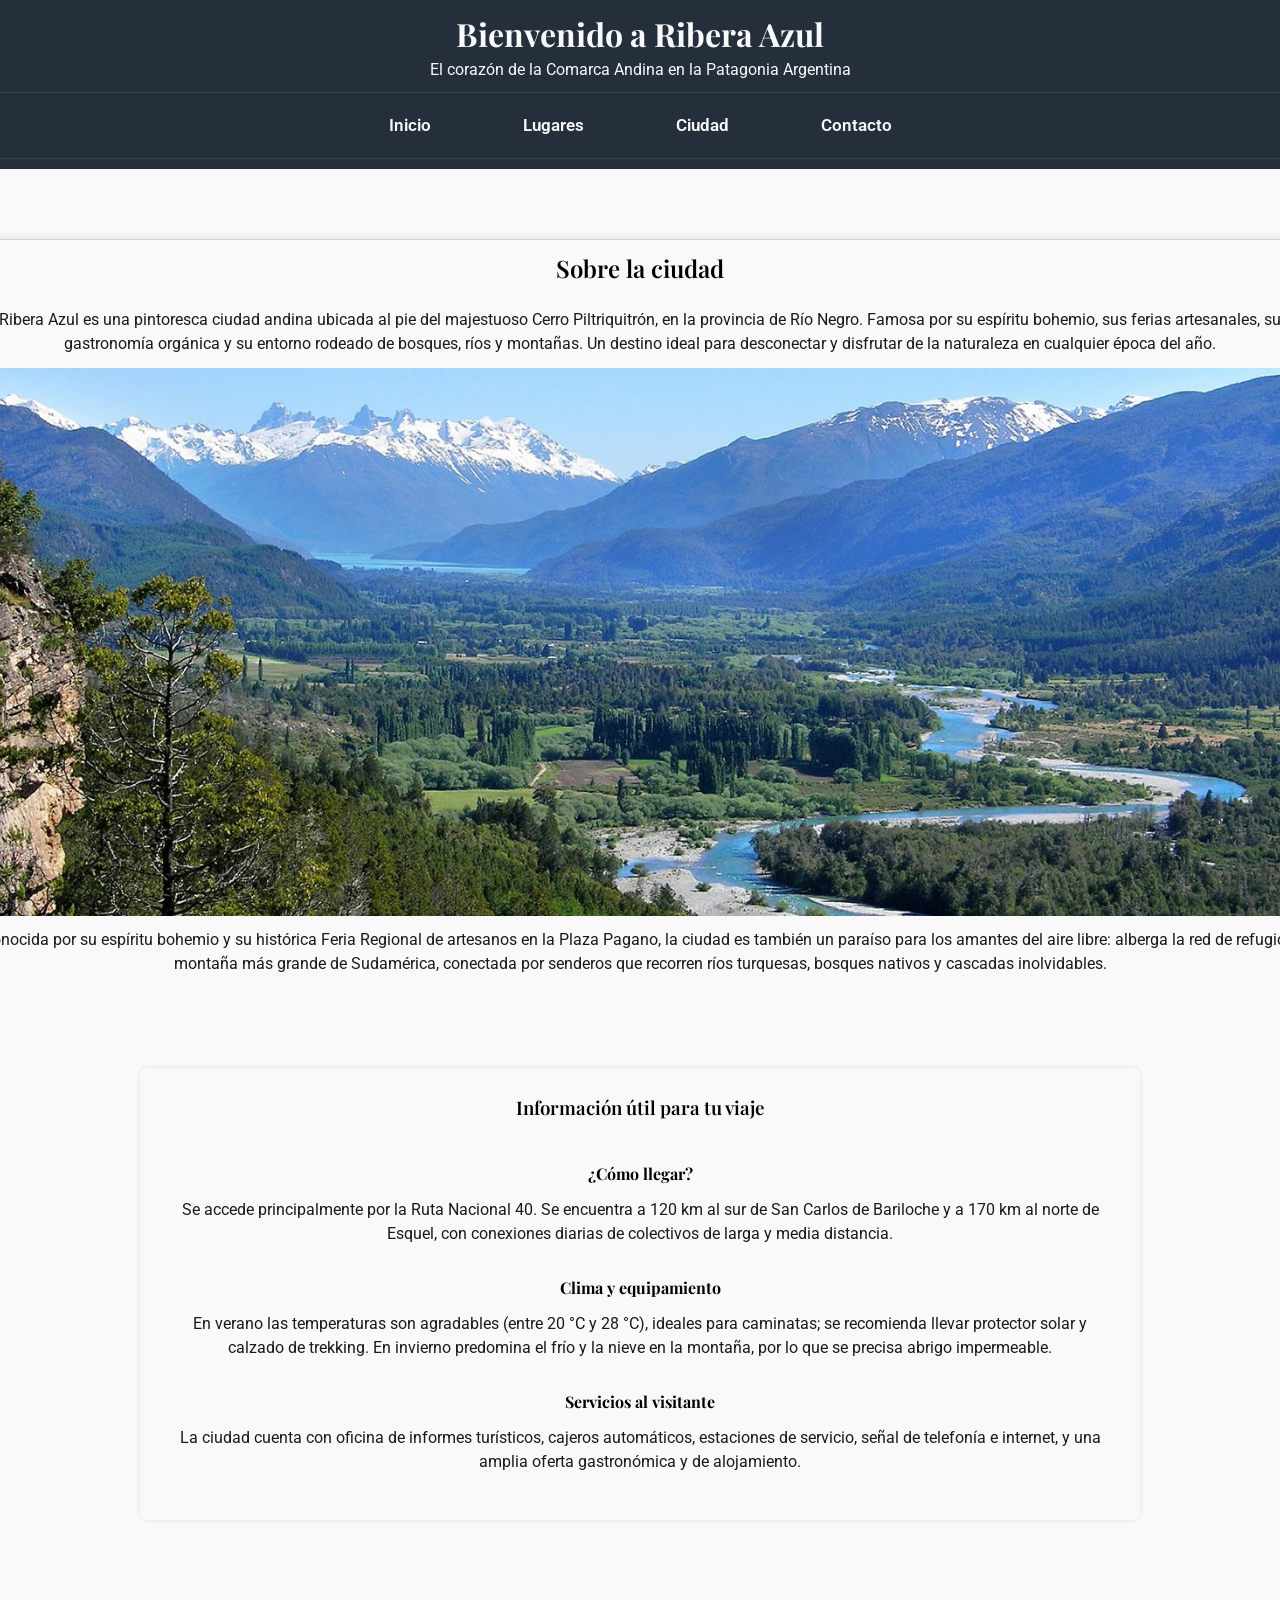
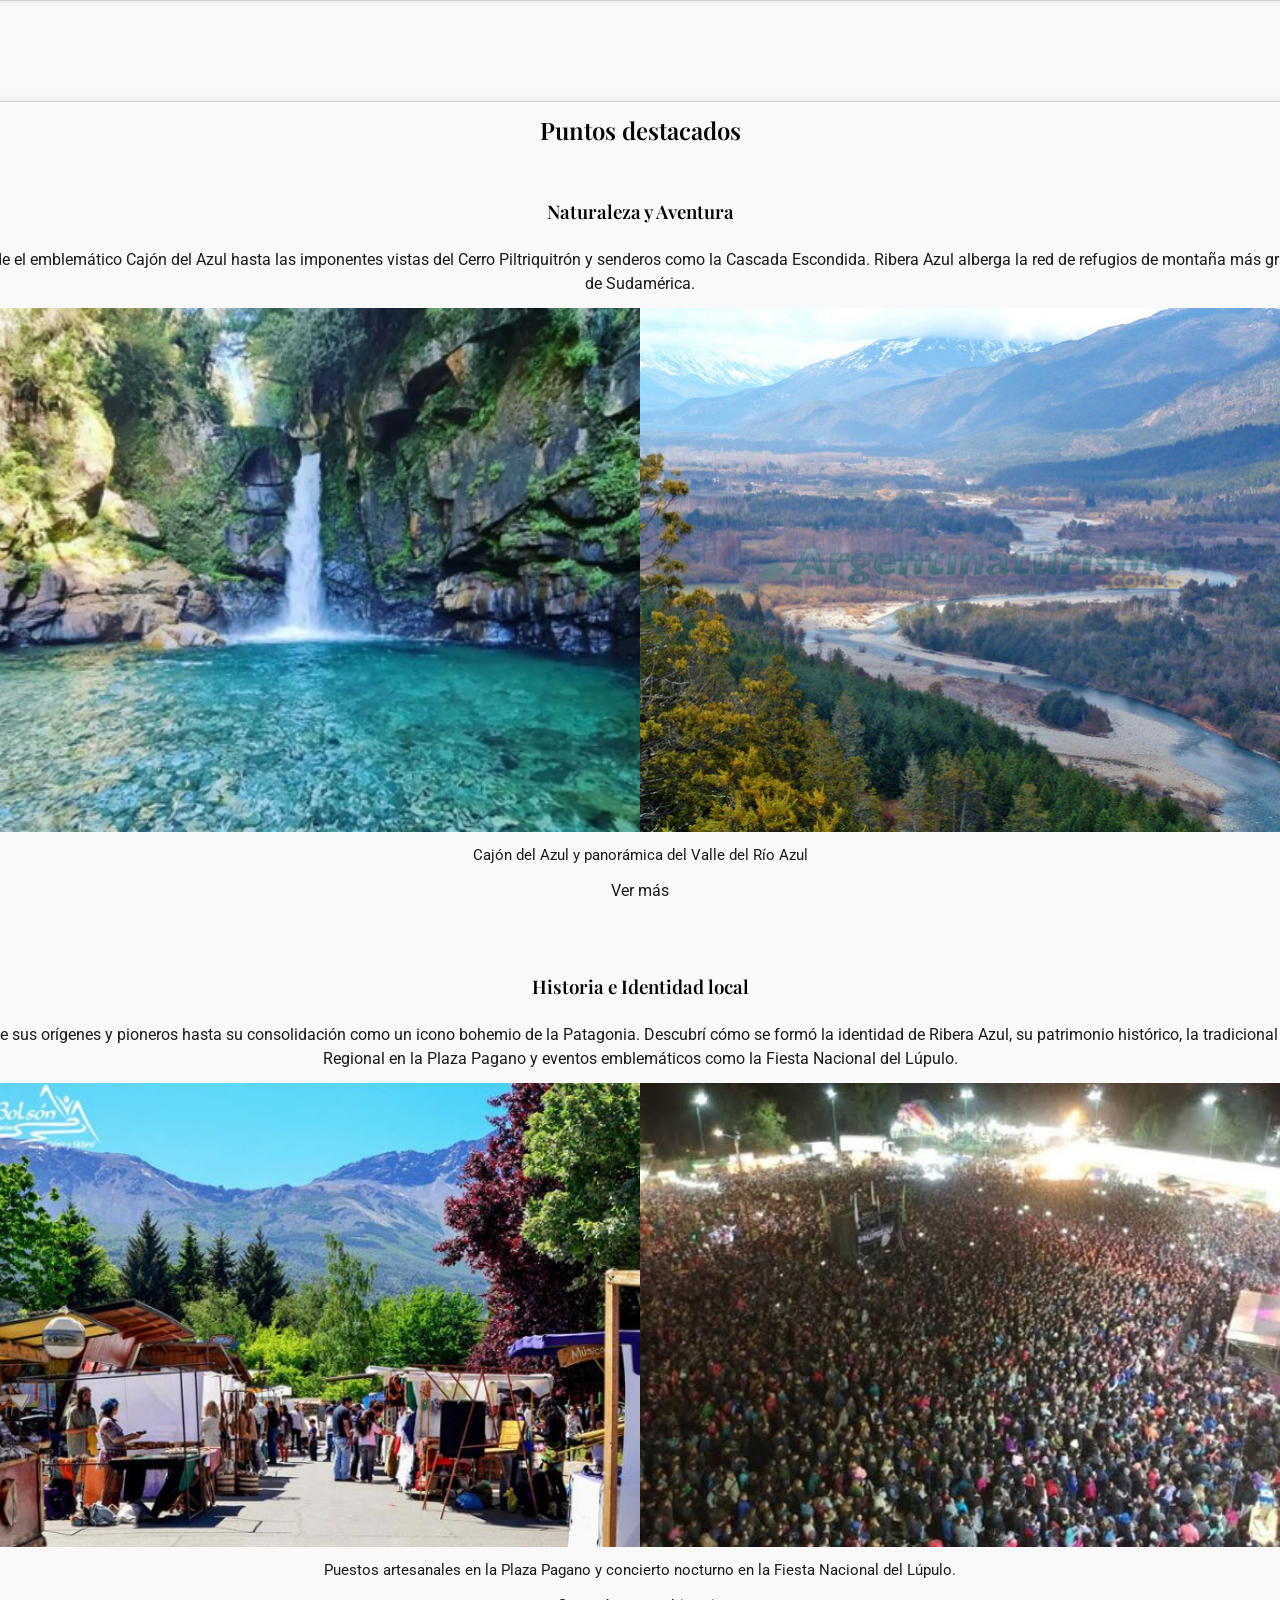
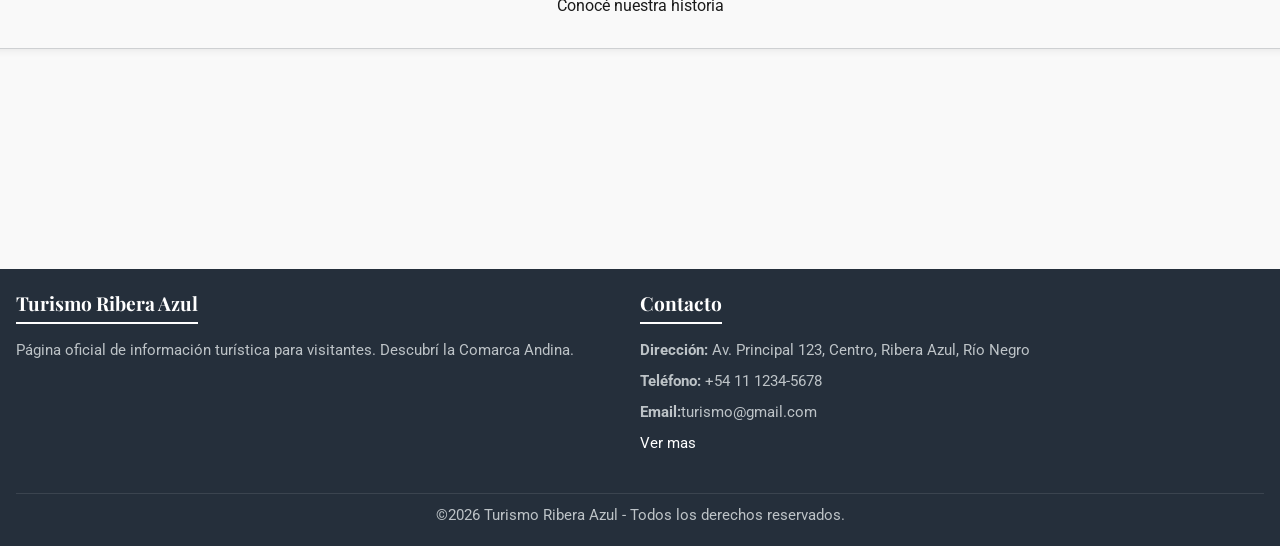
==== index.html @ 2f33dede "fix:actualicé la sección de historia en index.html" ====
<!doctype html>
<html lang="es">
  <head>
    <meta charset="UTF-8" />
    <meta name="viewport" content="width=device-width, initial-scale=1.0" />
    <title>Ribera Azul — Turismo y Naturaleza en la Patagonia</title>
    <link rel="preconnect" href="https://fonts.googleapis.com">
    <link rel="preconnect" href="https://fonts.gstatic.com" crossorigin>
    <link href="https://fonts.googleapis.com/css2?family=Playfair+Display:wght@800&family=Roboto:wdth,wght@75..100,100..900&display=swap" rel="stylesheet">
    <link rel="icon" type="image/png" href="imagenes/favicon.png" />
    <link rel="stylesheet" href="/css/style.css" />
  </head>
  <body>
    <header>
      <h1>Bienvenido a Ribera Azul</h1>
      <p>El corazón de la Comarca Andina en la Patagonia Argentina</p>

      <nav>
        <ul>
          <li><a href="index.html">Inicio</a></li>
          <li><a href="lugares.html">Lugares</a></li>
          <li><a href="ciudad.html">Ciudad</a></li>
          <li><a href="contacto.html">Contacto</a></li>
        </ul>
      </nav>
    </header>

    <main class="index-main">
      <section class="index-section">
        <h2>Sobre la ciudad</h2>
        <p>
          Ribera Azul es una pintoresca ciudad andina ubicada al pie del
          majestuoso Cerro Piltriquitrón, en la provincia de Río Negro. Famosa
          por su espíritu bohemio, sus ferias artesanales, su gastronomía
          orgánica y su entorno rodeado de bosques, ríos y montañas. Un destino
          ideal para desconectar y disfrutar de la naturaleza en cualquier época
          del año.
        </p>

        <figure class="index-figure">
          <img
            class="image1"
            height="500"
            src="imagenes/index/Ribera_azul.jpg"
            alt="Vista panorámica de un lago azul rodeado de bosques y montañas nevadas bajo un cielo despejado"
          />
        </figure>
        <p>
          Reconocida por su espíritu bohemio y su histórica Feria Regional de
          artesanos en la Plaza Pagano, la ciudad es también un paraíso para los
          amantes del aire libre: alberga la red de refugios de montaña más
          grande de Sudamérica, conectada por senderos que recorren ríos
          turquesas, bosques nativos y cascadas inolvidables.
        </p>
        <aside>
          <h3>Información útil para tu viaje</h3>

          <article>
            <h4>¿Cómo llegar?</h4>
            <p>
              Se accede principalmente por la Ruta Nacional 40. Se encuentra a
              120 km al sur de San Carlos de Bariloche y a 170 km al norte de
              Esquel, con conexiones diarias de colectivos de larga y media
              distancia.
            </p>
          </article>

          <article>
            <h4>Clima y equipamiento</h4>
            <p>
              En verano las temperaturas son agradables (entre 20 °C y 28 °C),
              ideales para caminatas; se recomienda llevar protector solar y
              calzado de trekking. En invierno predomina el frío y la nieve en
              la montaña, por lo que se precisa abrigo impermeable.
            </p>
          </article>

          <article>
            <h4>Servicios al visitante</h4>
            <p>
              La ciudad cuenta con oficina de informes turísticos, cajeros
              automáticos, estaciones de servicio, señal de telefonía e
              internet, y una amplia oferta gastronómica y de alojamiento.
            </p>
          </article>
        </aside>
      </section>

      <section class="index-section">
        <h2>Puntos destacados</h2>

        <article>
          <h3>Naturaleza y Aventura</h3>

          <p>
            Desde el emblemático Cajón del Azul hasta las imponentes vistas del
            Cerro Piltriquitrón y senderos como la Cascada Escondida. Ribera
            Azul alberga la red de refugios de montaña más grande de Sudamérica.
          </p>

          <figure class="index-figure2">
            <img
              src="imagenes/index/caja-azul.jpg"
              alt="Cascada y piletón de agua turquesa en el Cajón del Azul, El Bolsón"
            />
            <img
              src="imagenes/index/montaña.jpg"
              alt="Paisaje del valle de El Bolsón con montañas y río serpentante"
            />
            <figcaption>
              Cajón del Azul y panorámica del Valle del Río Azul
            </figcaption>
          </figure>
          <a href="lugares.html">Ver más</a>
        </article>

        <article>
          <h3>Historia e Identidad local</h3>
          <p>
            Desde sus orígenes y pioneros hasta su consolidación como un icono
            bohemio de la Patagonia. Descubrí cómo se formó la identidad de Ribera
            Azul, su patrimonio histórico, la tradicional Feria Regional en la Plaza
            Pagano y eventos emblemáticos como la Fiesta Nacional del Lúpulo.
          </p>

          <figure class="index-figure2">
            <img
              src="imagenes/index/feria-regional.jpg"
              alt="Puestos de la Feria Regional de El Bolsón al aire libre con montañas de fondo"
            />
            <img
              src="imagenes/index/fiesta-del-lupulo.jpg"
              alt="Concierto nocturno masivo en la Fiesta Nacional del Lúpulo en El Bolsón"
            />
            <figcaption>
              Puestos artesanales en la Plaza Pagano y concierto nocturno en la
              Fiesta Nacional del Lúpulo.
            </figcaption>
          </figure>

          <a href="ciudad.html">Conocé nuestra historia</a>
        </article>
      </section>
    </main>

    <footer>
      <section>
        <h4>Turismo Ribera Azul</h4>
        <p>
          Página oficial de información turística para visitantes. Descubrí la
          Comarca Andina.
        </p>
      </section>

      <section>
        <h4>Contacto</h4>
        <ul>
          <li>
            <strong>Dirección:</strong> Av. Principal 123, Centro, Ribera Azul,
            Río Negro
          </li>
          <li><strong>Teléfono:</strong> +54 11 1234-5678</li>
          <li><strong>Email:</strong>turismo@gmail.com</li>
          <li><a href="contacto.html">Ver mas</a></li>
        </ul>
      </section>

      <div>
        <p>&copy;2026 Turismo Ribera Azul - Todos los derechos reservados.</p>
      </div>
    </footer>
  </body>
</html>
---- css/style.css ----
* {
  padding: 0;
  margin: 0;
  box-sizing: border-box;
}

:root {
  --color-bg-dark: #252f3b;
  --color-bg-light: #f9f9f9;
  --dark--color-text: #1a1a1a;
  --light-color-text: #f8f9fa;
  --color-text-muted: #666666;
  --fuente-titulos: "Playfair Display", serif;
  --fuente-texto: "Roboto", sans-serif;
}

/* ----------------------
    TEXTO Y TITULO
 ----------------------*/

body {
  font-family: var(--fuente-texto);
  background-color: var(--color-bg-light);
  font-size: 16px;
  line-height: 1.5;
  margin: 0;
  padding: 0;
}

h1,
h2,
h3,
h4 {
  font-family: var(--fuente-titulos);
}

/* ----------------------
    HEADER Y NAV
 ----------------------*/

header {
  background: var(--color-bg-dark);
  color: var(--light-color-text);
  padding: 10px 0;
  text-align: center;
  margin-bottom: 50px;
}

nav {
  backdrop-filter: blur(5px);
  border-top: 1px solid rgba(255, 255, 255, 0.1);
  border-bottom: 1px solid rgba(255, 255, 255, 0.1);
  padding: 10px 0;
  margin-top: 10px;
}

nav ul {
  list-style: none;
  display: flex;
  justify-content: center;
  gap: 60px;
  padding: 10px;
}

nav ul li a {
  color: var(--light-color-text);
  text-decoration: none;
  font-weight: 600;
  font-size: 1.05rem;
  padding: 8px 16px;
  border-radius: 4px;
  transition: 300ms;
}

nav ul li a:hover {
  background-color: var(--color-bg-light);
  color: var(--dark--color-text);
}

body,
html {
  width: 100%;
}

/* ----------------------
    FOOTER
 ----------------------*/
footer {
  background: #252f3b;
  margin-top: auto;
  display: flex;
  justify-content: space-around;
  color: #ffffff;
  padding: 20px 16px;
  margin-top: 100px;
  flex-wrap: wrap;
}

footer section {
  flex: 1 1 300px;
  margin-bottom: 20px;
}

footer h4 {
  color: #ffffff;
  font-size: 1.2rem;
  margin-bottom: 15px;
  border-bottom: 2px solid #ffffff;
  display: inline-block;
  padding-bottom: 5px;
}

footer p {
  color: #bdc3c7;
  font-size: 0.95rem;
}

footer ul {
  list-style: none;
}

footer ul li {
  margin-bottom: 8px;
  font-size: 0.95rem;
  color: #bdc3c7;
}

footer ul li a {
  text-decoration: none;
  color: #ffffff;
  transition: 300ms;
  padding: 5px 0px;
}

footer ul li a:hover {
  color: var(--color-text-muted);
}

footer div {
  width: 100%;
  text-align: center;
  border-top: 1px solid rgba(255, 255, 255, 0.1);
  padding-top: 10px;
  margin-top: 10px;
  font-size: 0.85rem;
}

/* ----------------------
    FORMULARIO DE CONTACTO
 ----------------------*/

main section.seccion-contacto > p {
  text-align: center;
  font-size: 0.9rem;
  max-width: 720px;
  margin: 10px auto;
}

main section.seccion-contacto > p strong {
  font-weight: 600;
}

form {
  max-width: 720px;
  margin: 25px auto;
}

form div {
  margin-bottom: 12px;
}

form label {
  font-family: var(--fuente-texto);
  font-size: 0.85rem;
  font-weight: 600;
}

form input[type="text"],
form input[type="email"],
form select,
form textarea {
  width: 100%;
  padding: 8px 2px;
  margin-top: 4px;
  border: none;
  border-bottom: 1px solid #ccc;
  border-radius: 0;
  background-color: transparent;
  font-family: var(--fuente-texto);
  font-size: 0.9rem;
}

form textarea {
  min-height: 55px;
  resize: vertical;
}

form input:focus,
form select:focus,
form textarea:focus {
  outline: none;
  border-bottom: 1px solid var(--color-bg-dark);
}

form small {
  font-family: var(--fuente-texto);
  color: var(--color-text-muted);
  font-size: 0.75rem;
}

form input[type="checkbox"] {
  margin-right: 5px;
}

form button {
  width: 100%;
  padding: 9px;
  border: none;
  border-radius: 2px;
  background-color: #000000;
  color: var(--light-color-text);
  font-family: var(--fuente-texto);
  font-size: 0.85rem;
  font-weight: 600;
  cursor: pointer;
}

form button:hover {
  background-color: var(--color-bg-dark);
}

/* ----------------------
   SECCIONES DE CONTACTO
----------------------*/

/* Título Contacto */
.seccion-contacto > h2 {
  text-align: center;
}

/* Sección ¿En qué podemos ayudarte? */
.seccion-ayuda {
  text-align: center;
}

.seccion-ayuda p {
  max-width: 720px;
  margin: 10px auto;
}

.seccion-ayuda ul {
  list-style: none;
  padding: 0;
  margin: 15px auto;
}

/* ----------------------
    PAGINA INDEX Y LUGARES
 ----------------------*/

.index-main {
  display: flex;
  flex-direction: column;
  text-align: center;
  justify-content: center;
  padding: 20px;
}

/* ----------------------
    SECTION 1
 ----------------------*/

.index-section {
  width: 1400px;
  align-self: center;
  text-align: center;
  display: flex;
  flex-direction: column;
  justify-content: center;
  background-color: var(--color-bg-light);
  box-shadow: 0px 0px 10px 0px rgba(0, 0, 0, 0.1);
  border-radius: 8px;
  overflow: hidden;
  border: 1px solid color-mix(in srgb, var(--color-bg-dark) 20%, transparent);
  margin-bottom: 100px;
}

.index-section aside {
  width: 1000px;
  align-self: center;
  padding: 16px;
  margin: 80px auto;
  box-shadow: 0px 0px 5px 0px rgba(0, 0, 0, 0.1);
  border-radius: 6px;
}

.index-section h2,
.index-section h3 {
  padding: 10px 20px;
  font-weight: 600;
}

.index-section p {
  color: var(--dark--color-text);
  margin: 12px 16px;
}

.index-figure {
  width: 100%;
  margin: 0;
  padding: 0;
}

.image1 {
  width: 100%;
  height: auto;
  display: block;
  object-fit: cover;
}

/* ----------------------
    SECTION 2
 ----------------------*/

.index-figure2 {
  width: 100%;
  margin: 0;
  padding: 0;
  display: grid;
  grid-template-columns: 1fr 1fr;
}

.index-figure2 img {
  width: 100%;
  height: 100%;
  object-fit: cover;
  display: block;
}

.index-figure2 figcaption {
  grid-column: 1 / -1;
  text-align: center;
  padding: 12px 16px;
  font-size: 0.95em;
  color: var(--dark--color-text);
}

.index-section article {
  margin: 30px 0px;
}

.index-section article a {
  text-decoration: none;
  color: var(--dark--color-text);
  padding: 8px 16px;
  margin: 8px 16px;
}

.index-section article a:hover {
  background-color: var(--color-bg-dark);
  color: var(--light-color-text);
  border-radius: 4px;
  transition: 300ms;
  max-height: 100%;
}

/* ----------------------
    PAGINA CIUDAD
 ----------------------*/
.ciudad-contenedor {
  background-color: var(--color-bg-light);
  box-shadow: 0px 0px 10px 0px rgba(0, 0, 0, 0.1);
  border-radius: 8px;
  padding: 20px;
  max-width: 1100px;
  margin: 40px auto;
}

.ciudad-contenedor section,
.ciudad-contenedor aside {
  margin-bottom: 30px;
  padding: 10px;
}

#ciudad-historia {
  display: flex;
  gap: 20px;
  align-items: center;
}

#ciudad-historia div {
  flex: 2;
}

#ciudad-historia figure {
  flex: 1;
}

#ciudad-historia img {
  width: 100%;
  height: auto;
  border-radius: 6px;
}

#barrios-contenedor div {
  display: grid;
  grid-template-columns: repeat(3, 1fr);
  gap: 20px;
}

#barrios-contenedor article {
  background-color: #ffffff;
  padding: 10px;
  border-radius: 6px;
}

#barrios-contenedor img {
  width: 100%;
  height: auto;
  border-radius: 6px;
}

#datos-clave dl {
  display: grid;
  grid-template-columns: max-content 1fr;
  gap: 8px 16px;
}

#datos-clave h3 {
  margin-bottom: 16px;
}

#datos-clave dt {
  font-weight: 600;
}

#datos-clave dd {
  border-bottom: 1px solid rgba(0, 0, 0, 0.08);
  padding-bottom: 8px;
}

#datos-clave a {
  color: var(--color-bg-dark);
}
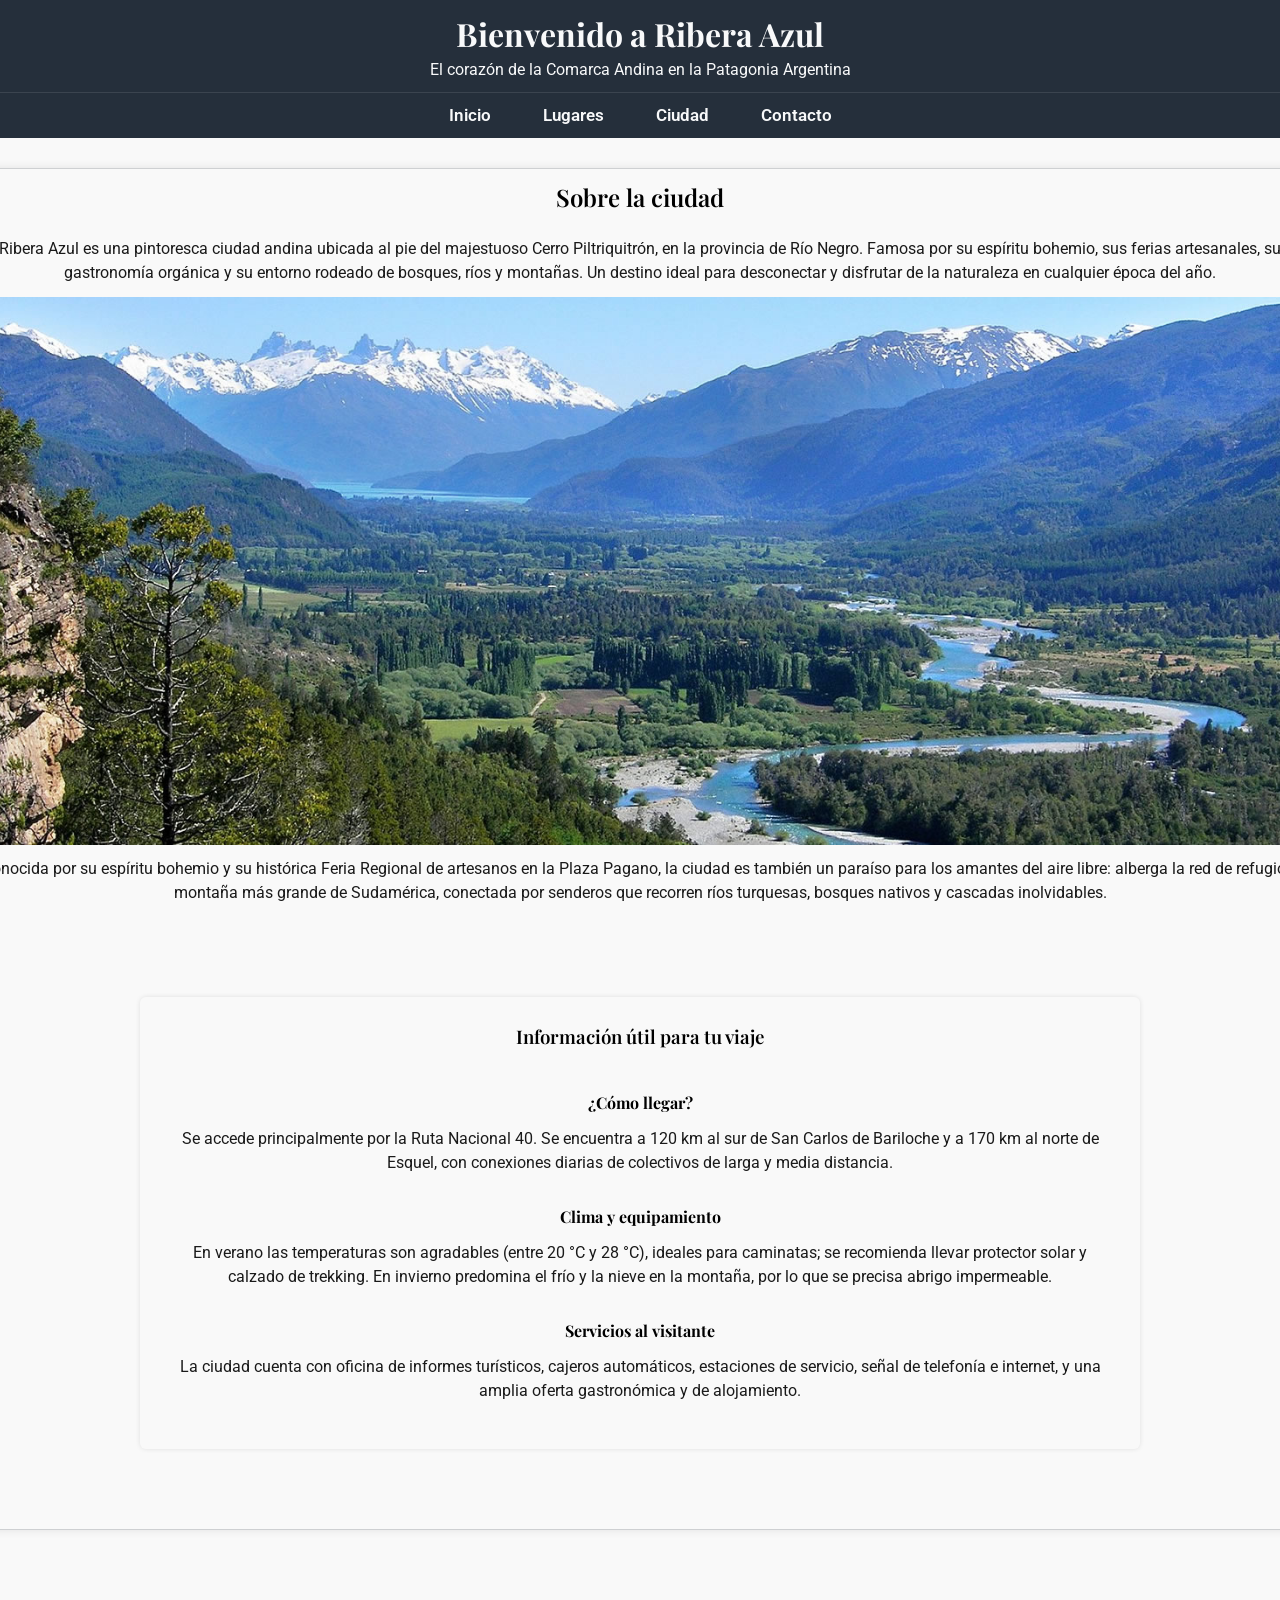
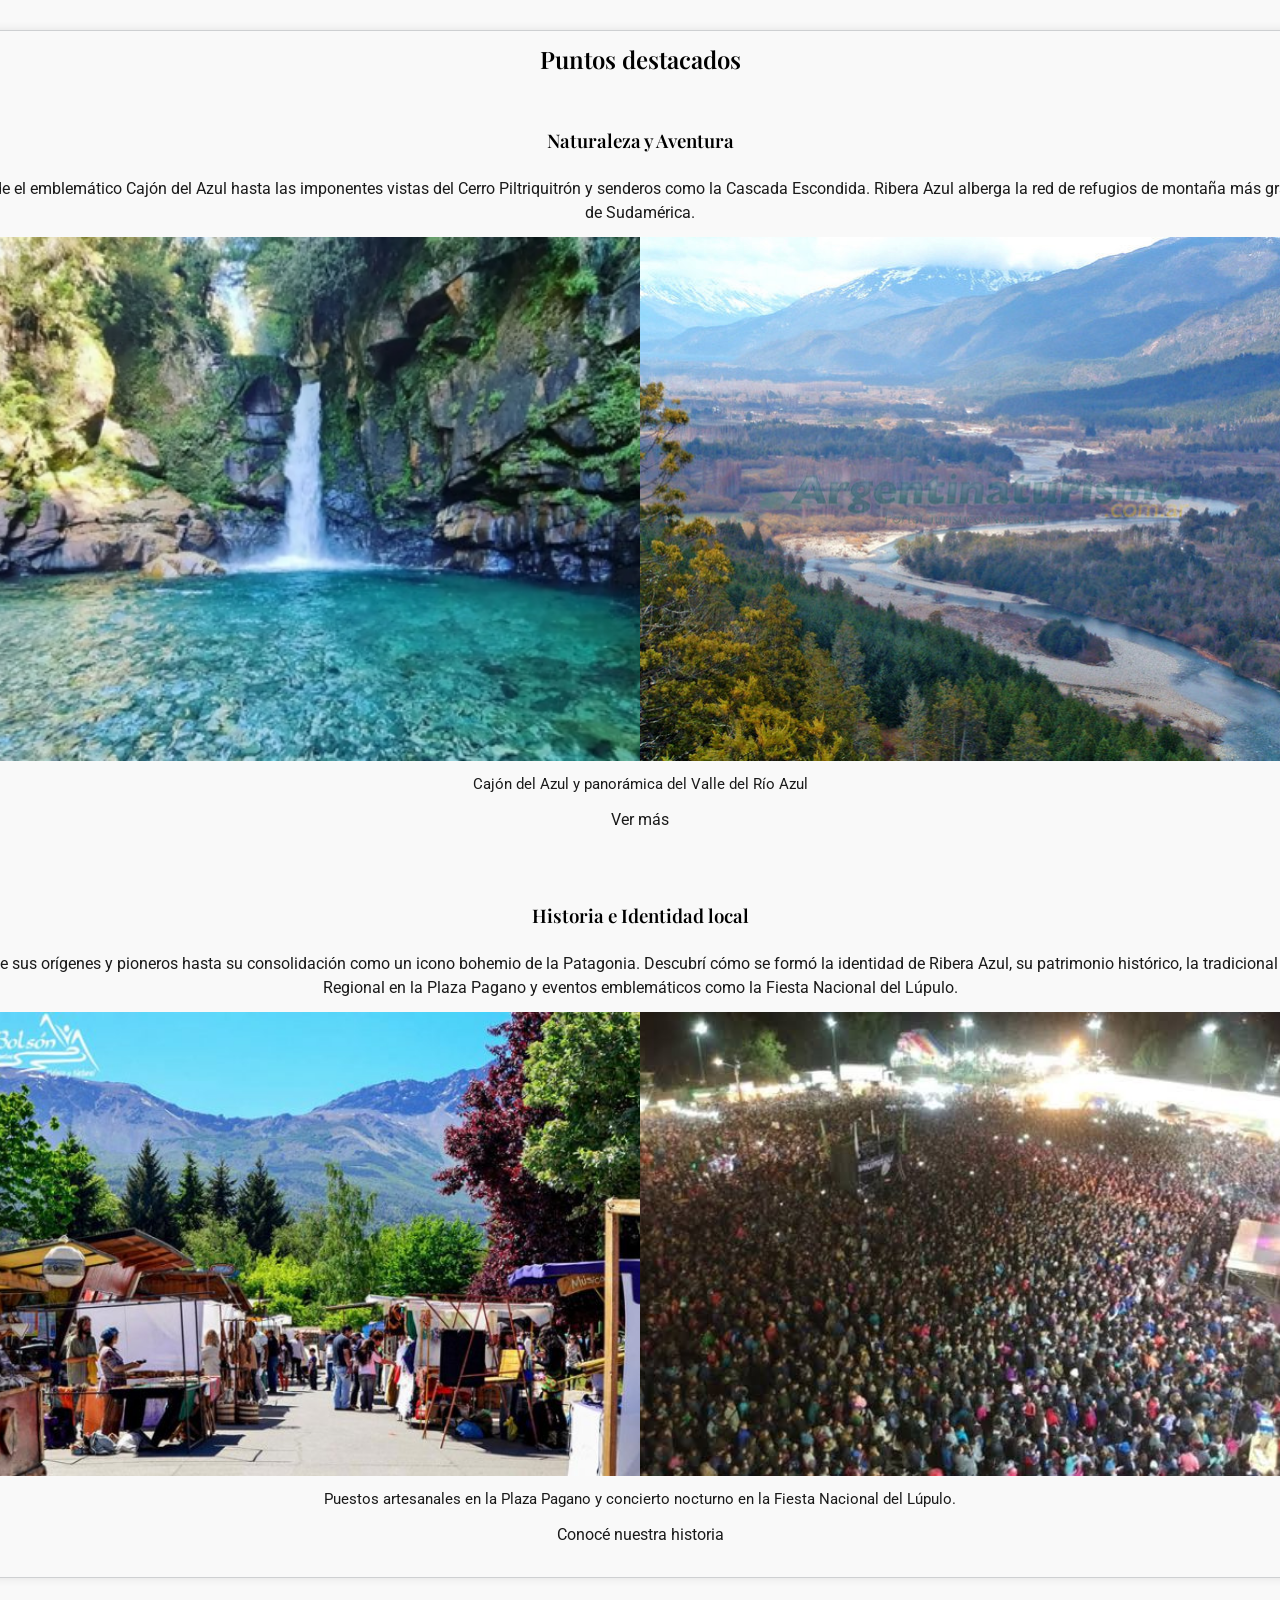
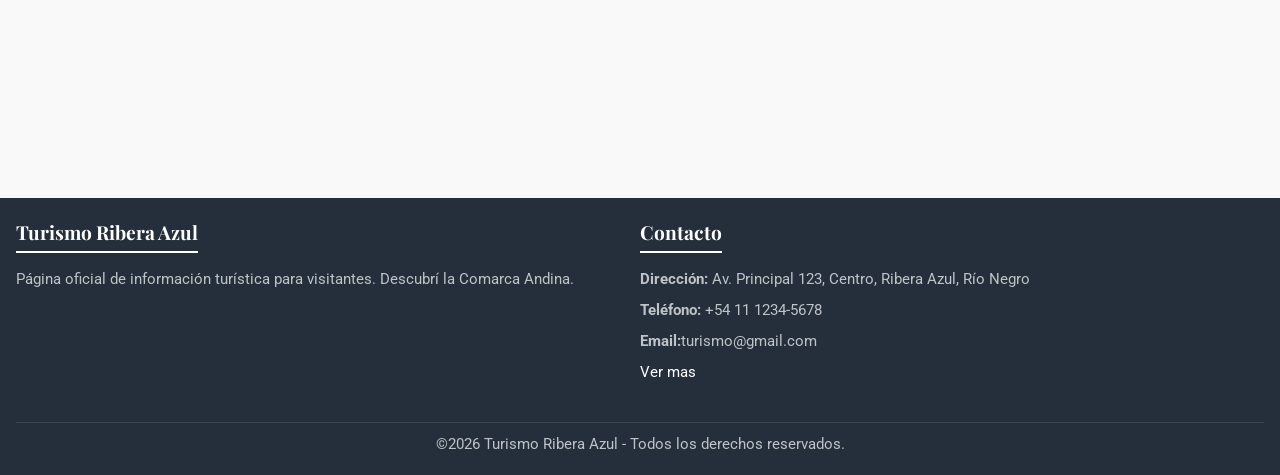
==== commit 7bbf6bf0: "feat: agregue position sticky al navbar" ====
--- a/index.html
+++ b/index.html
@@ -14,16 +14,16 @@
     <header>
       <h1>Bienvenido a Ribera Azul</h1>
       <p>El corazón de la Comarca Andina en la Patagonia Argentina</p>
+    </header>
 
-      <nav>
-        <ul>
-          <li><a href="index.html">Inicio</a></li>
-          <li><a href="lugares.html">Lugares</a></li>
-          <li><a href="ciudad.html">Ciudad</a></li>
-          <li><a href="contacto.html">Contacto</a></li>
-        </ul>
-      </nav>
-    </header>
+    <nav>
+      <ul>
+        <li><a href="index.html">Inicio</a></li>
+        <li><a href="lugares.html">Lugares</a></li>
+        <li><a href="ciudad.html">Ciudad</a></li>
+        <li><a href="contacto.html">Contacto</a></li>
+      </ul>
+    </nav>
 
     <main class="index-main">
       <section class="index-section">
--- a/css/style.css
+++ b/css/style.css
@@ -43,23 +43,31 @@
   color: var(--light-color-text);
   padding: 10px 0;
   text-align: center;
-  margin-bottom: 50px;
+  margin: 0;
+  overflow: visible; 
 }
 
 nav {
-  backdrop-filter: blur(5px);
+  display: flex;
+  justify-content: center;
+  align-items: center;            
+  padding: 10px 30px;
   border-top: 1px solid rgba(255, 255, 255, 0.1);
-  border-bottom: 1px solid rgba(255, 255, 255, 0.1);
-  padding: 10px 0;
-  margin-top: 10px;
+  margin: 10px 0;
+  margin-top: 0;
+  position: sticky;
+  top: 0;
+  background-color: var(--color-bg-dark);
+  z-index: 1000;
 }
 
 nav ul {
   list-style: none;
   display: flex;
   justify-content: center;
-  gap: 60px;
-  padding: 10px;
+  gap: 20px;
+  padding: 0; 
+  margin: 0;
 }
 
 nav ul li a {
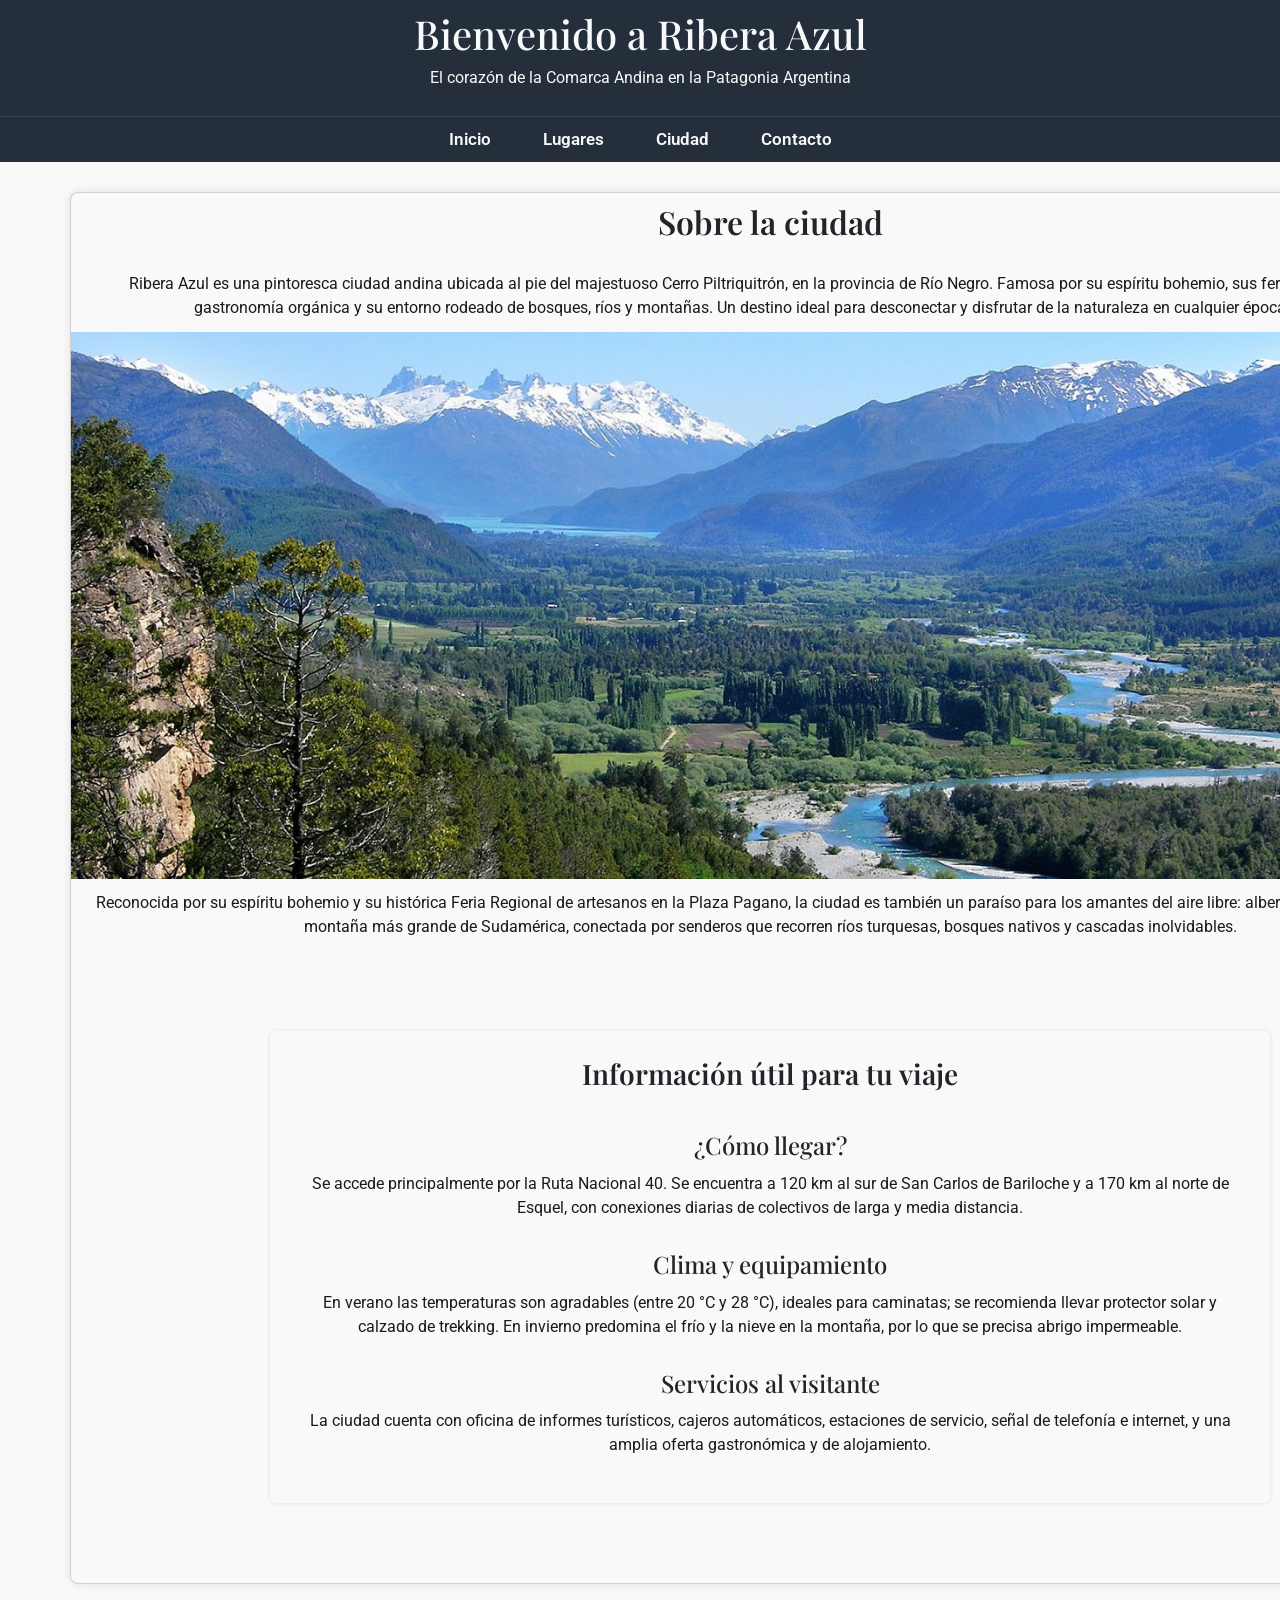
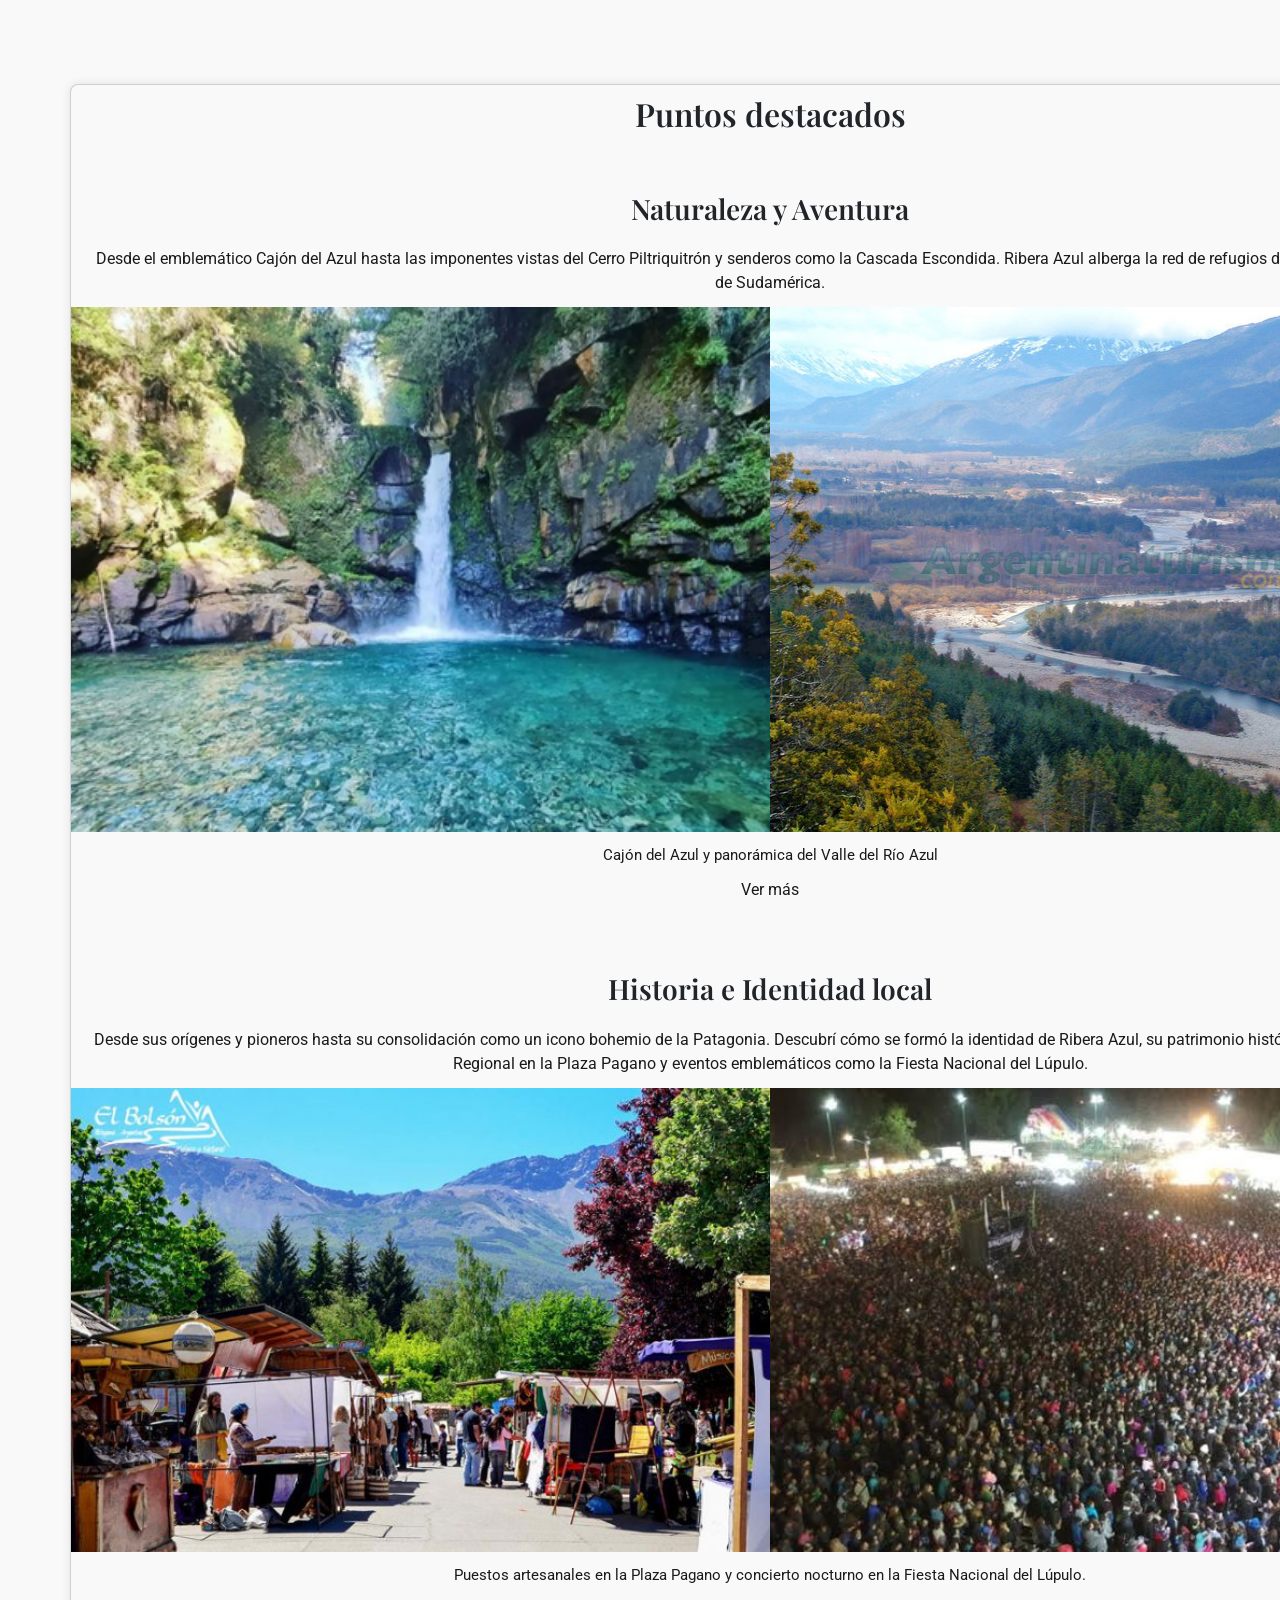
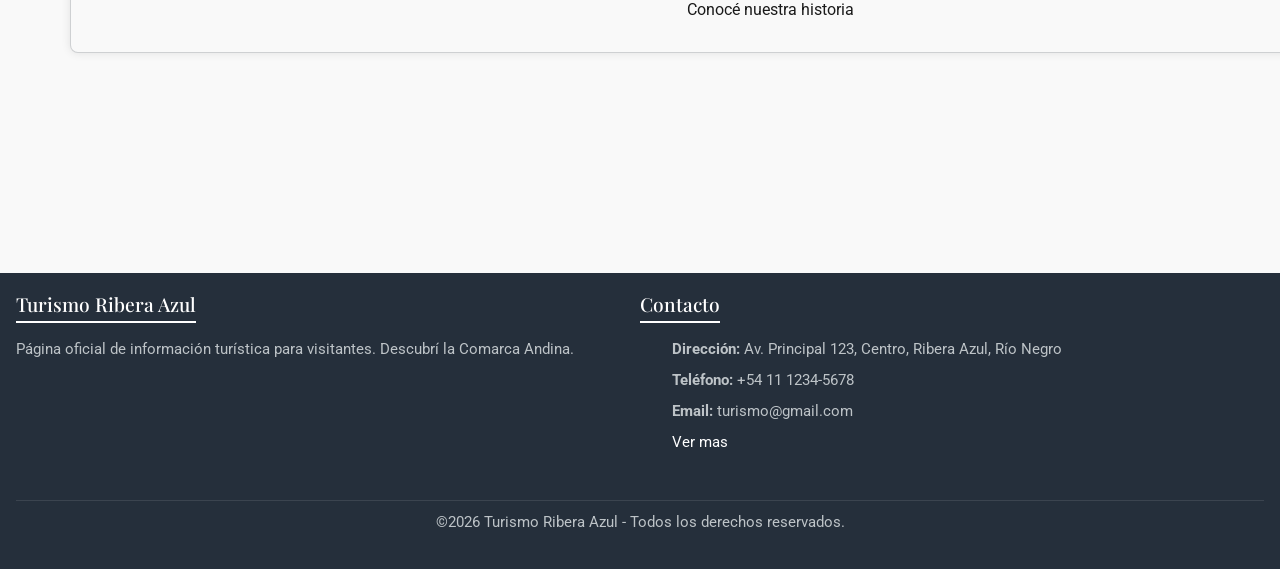
==== commit 41929651: "feat(index): maquetación responsiva con grilla de Bootstrap Se integró el sistema de grillas de Boot" ====
--- a/index.html
+++ b/index.html
@@ -4,6 +4,7 @@
     <meta charset="UTF-8" />
     <meta name="viewport" content="width=device-width, initial-scale=1.0" />
     <title>Ribera Azul — Turismo y Naturaleza en la Patagonia</title>
+    <link href="https://cdn.jsdelivr.net/npm/bootstrap@5.3.3/dist/css/bootstrap.min.css" rel="stylesheet">
     <link rel="preconnect" href="https://fonts.googleapis.com">
     <link rel="preconnect" href="https://fonts.gstatic.com" crossorigin>
     <link href="https://fonts.googleapis.com/css2?family=Playfair+Display:wght@800&family=Roboto:wdth,wght@75..100,100..900&display=swap" rel="stylesheet">
@@ -26,121 +27,127 @@
     </nav>
 
     <main class="index-main">
-      <section class="index-section">
-        <h2>Sobre la ciudad</h2>
-        <p>
-          Ribera Azul es una pintoresca ciudad andina ubicada al pie del
-          majestuoso Cerro Piltriquitrón, en la provincia de Río Negro. Famosa
-          por su espíritu bohemio, sus ferias artesanales, su gastronomía
-          orgánica y su entorno rodeado de bosques, ríos y montañas. Un destino
-          ideal para desconectar y disfrutar de la naturaleza en cualquier época
-          del año.
-        </p>
+      <div class="container">
+        <div class="row justify-content-center">
+          <div class="col-12 p-0">
+            <section class="index-section">
+              <h2>Sobre la ciudad</h2>
+              <p>
+                Ribera Azul es una pintoresca ciudad andina ubicada al pie del
+                majestuoso Cerro Piltriquitrón, en la provincia de Río Negro. Famosa
+                por su espíritu bohemio, sus ferias artesanales, su gastronomía
+                orgánica y su entorno rodeado de bosques, ríos y montañas. Un destino
+                ideal para desconectar y disfrutar de la naturaleza en cualquier época
+                del año.
+              </p>
 
-        <figure class="index-figure">
-          <img
-            class="image1"
-            height="500"
-            src="imagenes/index/Ribera_azul.jpg"
-            alt="Vista panorámica de un lago azul rodeado de bosques y montañas nevadas bajo un cielo despejado"
-          />
-        </figure>
-        <p>
-          Reconocida por su espíritu bohemio y su histórica Feria Regional de
-          artesanos en la Plaza Pagano, la ciudad es también un paraíso para los
-          amantes del aire libre: alberga la red de refugios de montaña más
-          grande de Sudamérica, conectada por senderos que recorren ríos
-          turquesas, bosques nativos y cascadas inolvidables.
-        </p>
-        <aside>
-          <h3>Información útil para tu viaje</h3>
+              <figure class="index-figure">
+                <img
+                  class="image1"
+                  height="500"
+                  src="imagenes/index/Ribera_azul.jpg"
+                  alt="Vista panorámica de un lago azul rodeado de bosques y montañas nevadas bajo un cielo despejado"
+                />
+              </figure>
+              <p>
+                Reconocida por su espíritu bohemio y su histórica Feria Regional de
+                artesanos en la Plaza Pagano, la ciudad es también un paraíso para los
+                amantes del aire libre: alberga la red de refugios de montaña más
+                grande de Sudamérica, conectada por senderos que recorren ríos
+                turquesas, bosques nativos y cascadas inolvidables.
+              </p>
+              <aside>
+                <h3>Información útil para tu viaje</h3>
 
-          <article>
-            <h4>¿Cómo llegar?</h4>
-            <p>
-              Se accede principalmente por la Ruta Nacional 40. Se encuentra a
-              120 km al sur de San Carlos de Bariloche y a 170 km al norte de
-              Esquel, con conexiones diarias de colectivos de larga y media
-              distancia.
-            </p>
-          </article>
+                <article>
+                  <h4>¿Cómo llegar?</h4>
+                  <p>
+                    Se accede principalmente por la Ruta Nacional 40. Se encuentra a
+                    120 km al sur de San Carlos de Bariloche y a 170 km al norte de
+                    Esquel, con conexiones diarias de colectivos de larga y media
+                    distancia.
+                  </p>
+                </article>
 
-          <article>
-            <h4>Clima y equipamiento</h4>
-            <p>
-              En verano las temperaturas son agradables (entre 20 °C y 28 °C),
-              ideales para caminatas; se recomienda llevar protector solar y
-              calzado de trekking. En invierno predomina el frío y la nieve en
-              la montaña, por lo que se precisa abrigo impermeable.
-            </p>
-          </article>
+                <article>
+                  <h4>Clima y equipamiento</h4>
+                  <p>
+                    En verano las temperaturas son agradables (entre 20 °C y 28 °C),
+                    ideales para caminatas; se recomienda llevar protector solar y
+                    calzado de trekking. En invierno predomina el frío y la nieve en
+                    la montaña, por lo que se precisa abrigo impermeable.
+                  </p>
+                </article>
 
-          <article>
-            <h4>Servicios al visitante</h4>
-            <p>
-              La ciudad cuenta con oficina de informes turísticos, cajeros
-              automáticos, estaciones de servicio, señal de telefonía e
-              internet, y una amplia oferta gastronómica y de alojamiento.
-            </p>
-          </article>
-        </aside>
-      </section>
+                <article>
+                  <h4>Servicios al visitante</h4>
+                  <p>
+                    La ciudad cuenta con oficina de informes turísticos, cajeros
+                    automáticos, estaciones de servicio, señal de telefonía e
+                    internet, y una amplia oferta gastronómica y de alojamiento.
+                  </p>
+                </article>
+              </aside>
+            </section>
 
-      <section class="index-section">
-        <h2>Puntos destacados</h2>
+            <section class="index-section">
+              <h2>Puntos destacados</h2>
 
-        <article>
-          <h3>Naturaleza y Aventura</h3>
+              <article>
+                <h3>Naturaleza y Aventura</h3>
 
-          <p>
-            Desde el emblemático Cajón del Azul hasta las imponentes vistas del
-            Cerro Piltriquitrón y senderos como la Cascada Escondida. Ribera
-            Azul alberga la red de refugios de montaña más grande de Sudamérica.
-          </p>
+                <p>
+                  Desde el emblemático Cajón del Azul hasta las imponentes vistas del
+                  Cerro Piltriquitrón y senderos como la Cascada Escondida. Ribera
+                  Azul alberga la red de refugios de montaña más grande de Sudamérica.
+                </p>
 
-          <figure class="index-figure2">
-            <img
-              src="imagenes/index/caja-azul.jpg"
-              alt="Cascada y piletón de agua turquesa en el Cajón del Azul, El Bolsón"
-            />
-            <img
-              src="imagenes/index/montaña.jpg"
-              alt="Paisaje del valle de El Bolsón con montañas y río serpentante"
-            />
-            <figcaption>
-              Cajón del Azul y panorámica del Valle del Río Azul
-            </figcaption>
-          </figure>
-          <a href="lugares.html">Ver más</a>
-        </article>
+                <figure class="index-figure2">
+                  <img
+                    src="imagenes/index/caja-azul.jpg"
+                    alt="Cascada y piletón de agua turquesa en el Cajón del Azul, El Bolsón"
+                  />
+                  <img
+                    src="imagenes/index/montaña.jpg"
+                    alt="Paisaje del valle de El Bolsón con montañas y río serpentante"
+                  />
+                  <figcaption>
+                    Cajón del Azul y panorámica del Valle del Río Azul
+                  </figcaption>
+                </figure>
+                <a href="lugares.html">Ver más</a>
+              </article>
 
-        <article>
-          <h3>Historia e Identidad local</h3>
-          <p>
-            Desde sus orígenes y pioneros hasta su consolidación como un icono
-            bohemio de la Patagonia. Descubrí cómo se formó la identidad de Ribera
-            Azul, su patrimonio histórico, la tradicional Feria Regional en la Plaza
-            Pagano y eventos emblemáticos como la Fiesta Nacional del Lúpulo.
-          </p>
+              <article>
+                <h3>Historia e Identidad local</h3>
+                <p>
+                  Desde sus orígenes y pioneros hasta su consolidación como un icono
+                  bohemio de la Patagonia. Descubrí cómo se formó la identidad de Ribera
+                  Azul, su patrimonio histórico, la tradicional Feria Regional en la Plaza
+                  Pagano y eventos emblemáticos como la Fiesta Nacional del Lúpulo.
+                </p>
 
-          <figure class="index-figure2">
-            <img
-              src="imagenes/index/feria-regional.jpg"
-              alt="Puestos de la Feria Regional de El Bolsón al aire libre con montañas de fondo"
-            />
-            <img
-              src="imagenes/index/fiesta-del-lupulo.jpg"
-              alt="Concierto nocturno masivo en la Fiesta Nacional del Lúpulo en El Bolsón"
-            />
-            <figcaption>
-              Puestos artesanales en la Plaza Pagano y concierto nocturno en la
-              Fiesta Nacional del Lúpulo.
-            </figcaption>
-          </figure>
+                <figure class="index-figure2">
+                  <img
+                    src="imagenes/index/feria-regional.jpg"
+                    alt="Puestos de la Feria Regional de El Bolsón al aire libre con montañas de fondo"
+                  />
+                  <img
+                    src="imagenes/index/fiesta-del-lupulo.jpg"
+                    alt="Concierto nocturno masivo en la Fiesta Nacional del Lúpulo en El Bolsón"
+                  />
+                  <figcaption>
+                    Puestos artesanales en la Plaza Pagano y concierto nocturno en la
+                    Fiesta Nacional del Lúpulo.
+                  </figcaption>
+                </figure>
 
-          <a href="ciudad.html">Conocé nuestra historia</a>
-        </article>
-      </section>
+                <a href="ciudad.html">Conocé nuestra historia</a>
+              </article>
+            </section>
+          </div>
+        </div>
+      </div>
     </main>
 
     <footer>
@@ -160,7 +167,7 @@
             Río Negro
           </li>
           <li><strong>Teléfono:</strong> +54 11 1234-5678</li>
-          <li><strong>Email:</strong>turismo@gmail.com</li>
+          <li><strong>Email:</strong> turismo@gmail.com</li>
           <li><a href="contacto.html">Ver mas</a></li>
         </ul>
       </section>
@@ -169,5 +176,8 @@
         <p>&copy;2026 Turismo Ribera Azul - Todos los derechos reservados.</p>
       </div>
     </footer>
+
+    <!-- JS de Bootstrap -->
+    <script src="https://cdn.jsdelivr.net/npm/bootstrap@5.3.3/dist/js/bootstrap.bundle.min.js"></script>
   </body>
 </html>
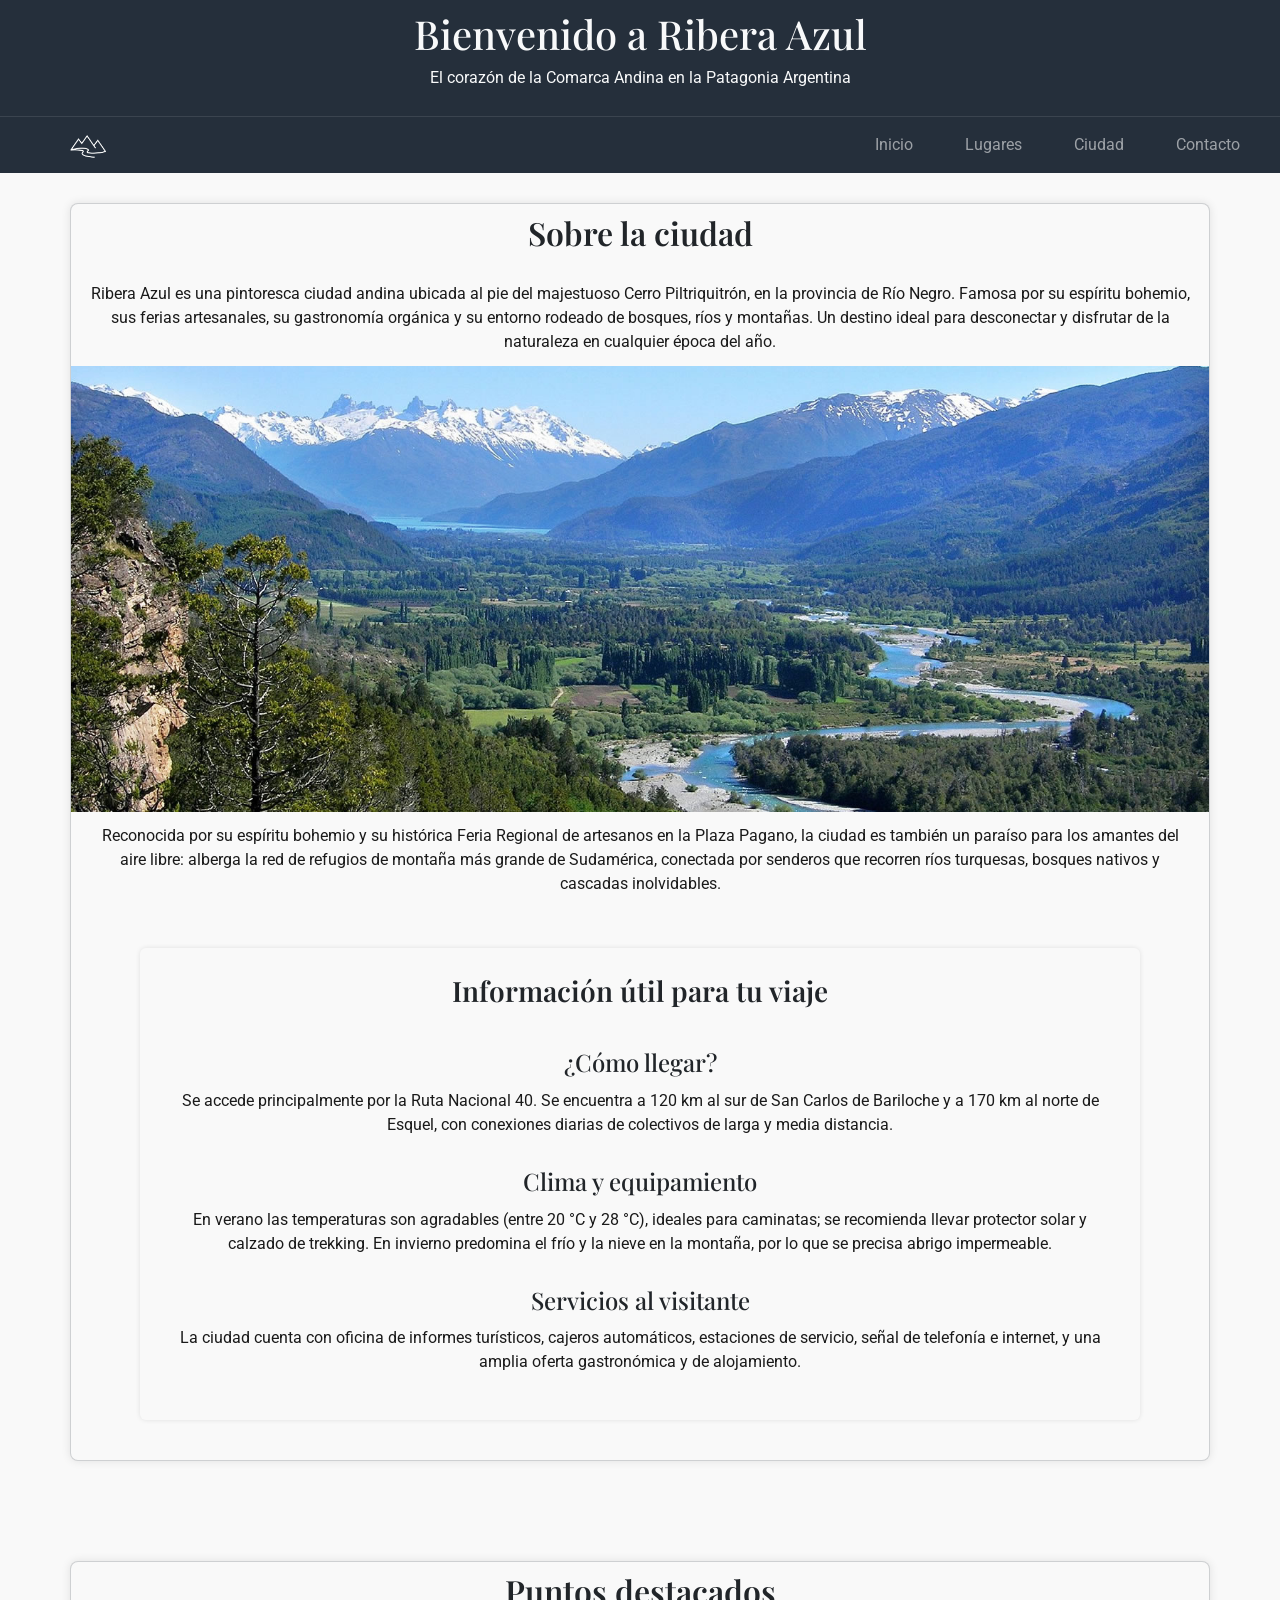
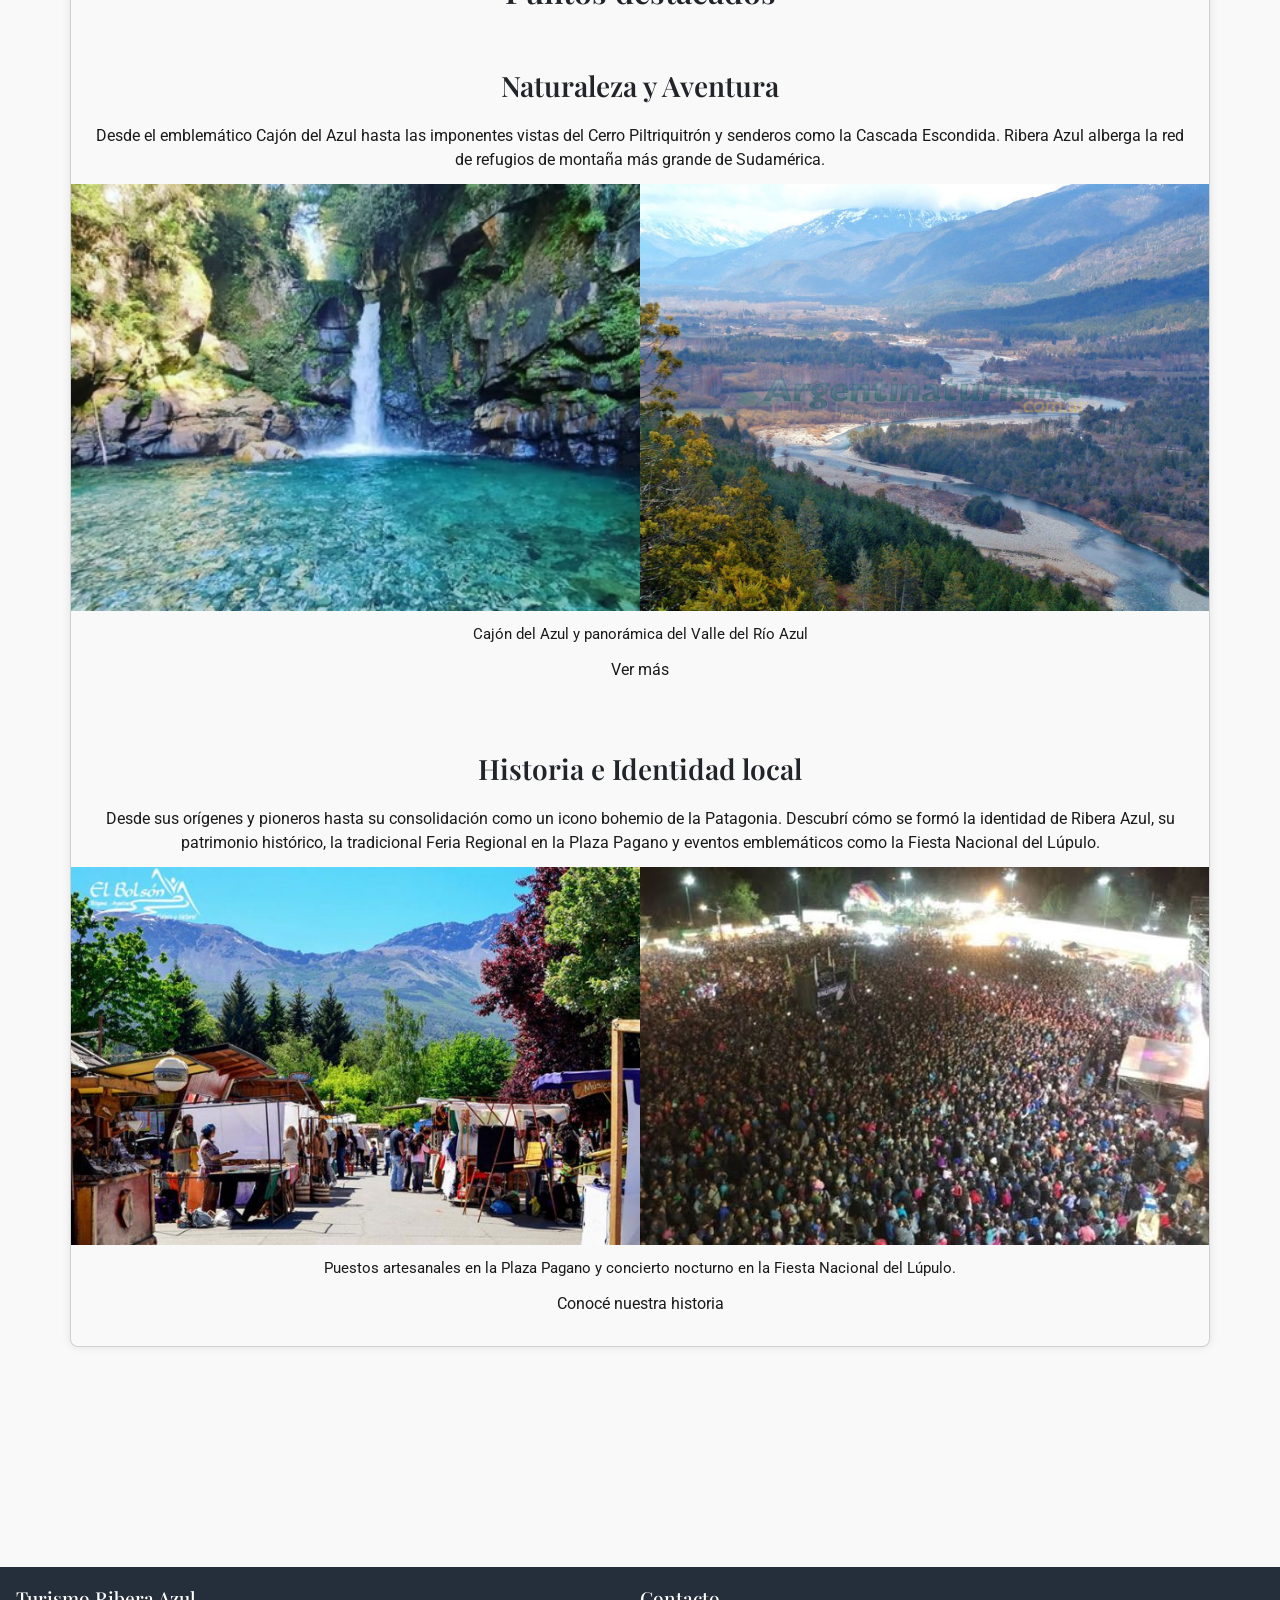
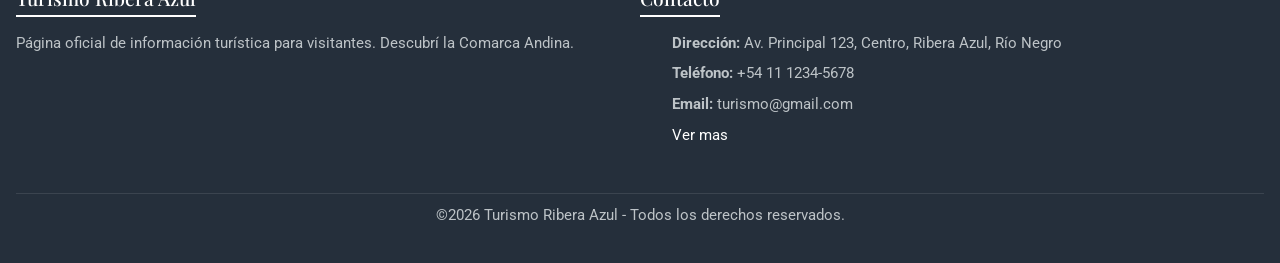
==== commit 5c3cdb33: "feat: navbar responsive -agregue menu colapsable con navbar-toggler para pantallas pequeñas - agregu" ====
--- a/index.html
+++ b/index.html
@@ -16,14 +16,29 @@
       <h1>Bienvenido a Ribera Azul</h1>
       <p>El corazón de la Comarca Andina en la Patagonia Argentina</p>
     </header>
+    <nav class="navbar navbar-expand-lg navbar-dark ">
+      <div class="container-fluid px-4">
+      
+        <a class="navbar-brand py-0" href="index.html">
+          <img src="imagenes/logo_ribera_azul.png" alt="Ribera Azul" height="35" class="d-inline-block align-text-top">
+        </a>
 
-    <nav>
-      <ul>
-        <li><a href="index.html">Inicio</a></li>
-        <li><a href="lugares.html">Lugares</a></li>
-        <li><a href="ciudad.html">Ciudad</a></li>
-        <li><a href="contacto.html">Contacto</a></li>
-      </ul>
+        
+        <button class="navbar-toggler" type="button" data-bs-toggle="collapse" data-bs-target="#navbarNav" aria-controls="navbarNav" aria-expanded="false" aria-label="Toggle navigation">
+          <span class="navbar-toggler-icon"></span>
+        </button>
+
+        
+        <div class="collapse navbar-collapse justify-content-end" id="navbarNav">
+          <ul class="navbar-nav">
+            <li class="nav-item px-2"><a class="nav-link" href="index.html">Inicio</a></li>
+            <li class="nav-item px-2"><a class="nav-link" href="lugares.html">Lugares</a></li>
+            <li class="nav-item px-2"><a class="nav-link" href="ciudad.html">Ciudad</a></li>
+            <li class="nav-item px-2"><a class="nav-link" href="contacto.html">Contacto</a></li>
+          </ul>
+        </div>
+
+      </div>
     </nav>
 
     <main class="index-main">
--- a/css/style.css
+++ b/css/style.css
@@ -279,7 +279,9 @@
  ----------------------*/
 
 .index-section {
-  width: 1400px;
+  width: 100%;             
+  max-width: 1400px;       
+  margin: 0 auto 100px auto; 
   align-self: center;
   text-align: center;
   display: flex;
@@ -290,16 +292,17 @@
   border-radius: 8px;
   overflow: hidden;
   border: 1px solid color-mix(in srgb, var(--color-bg-dark) 20%, transparent);
-  margin-bottom: 100px;
 }
 
 .index-section aside {
-  width: 1000px;
+  width: 90%;          
+  max-width: 1000px;   
   align-self: center;
   padding: 16px;
-  margin: 80px auto;
+  margin: 40px auto;   
   box-shadow: 0px 0px 5px 0px rgba(0, 0, 0, 0.1);
   border-radius: 6px;
+  box-sizing: border-box;
 }
 
 .index-section h2,
@@ -450,3 +453,68 @@
 #datos-clave a {
   color: var(--color-bg-dark);
 }
+
+/* =========================================
+   ESTILOS DE LA PÁGINA DE CONTACTO
+   ========================================= */
+.seccion-contacto form {
+  display: flex;
+  flex-direction: column;
+  align-items: center; 
+  width: 100%;
+}
+
+.seccion-contacto form div {
+  width: 100%; 
+  max-width: none; 
+  margin-bottom: 15px;
+  text-align: left;
+}
+
+.seccion-contacto form input[type="text"],
+.seccion-contacto form input[type="email"],
+.seccion-contacto form select,
+.seccion-contacto form textarea {
+  width: 100%;
+  padding: 8px 12px;
+  border: 1px solid #ccc;
+  border-radius: 4px;
+  box-sizing: border-box;
+  font-family: inherit;
+  font-size: 1rem;
+}
+
+/* Alineación y centrado específico para el bloque del captcha */
+.seccion-contacto form div:has(input[type="checkbox"]) {
+  display: flex;
+  align-items: center;
+  justify-content: center; 
+  gap: 8px;
+}
+
+.seccion-contacto form input[type="checkbox"] {
+  width: auto;
+  margin: 0;
+}
+
+/* Contenedor y centrado del botón de enviar */
+.seccion-contacto form div:has(button[type="submit"]) {
+  display: flex;
+  justify-content: center; 
+  width: 100%;
+}
+
+.seccion-contacto form button[type="submit"] {
+  background-color: var(--color-bg-dark, #222);
+  color: #fff;
+  border: none;
+  padding: 10px 20px;
+  border-radius: 4px;
+  cursor: pointer;
+  font-size: 1rem;
+  width: 100%;
+  max-width: 200px;
+  margin-top: 10px;
+}
+
+
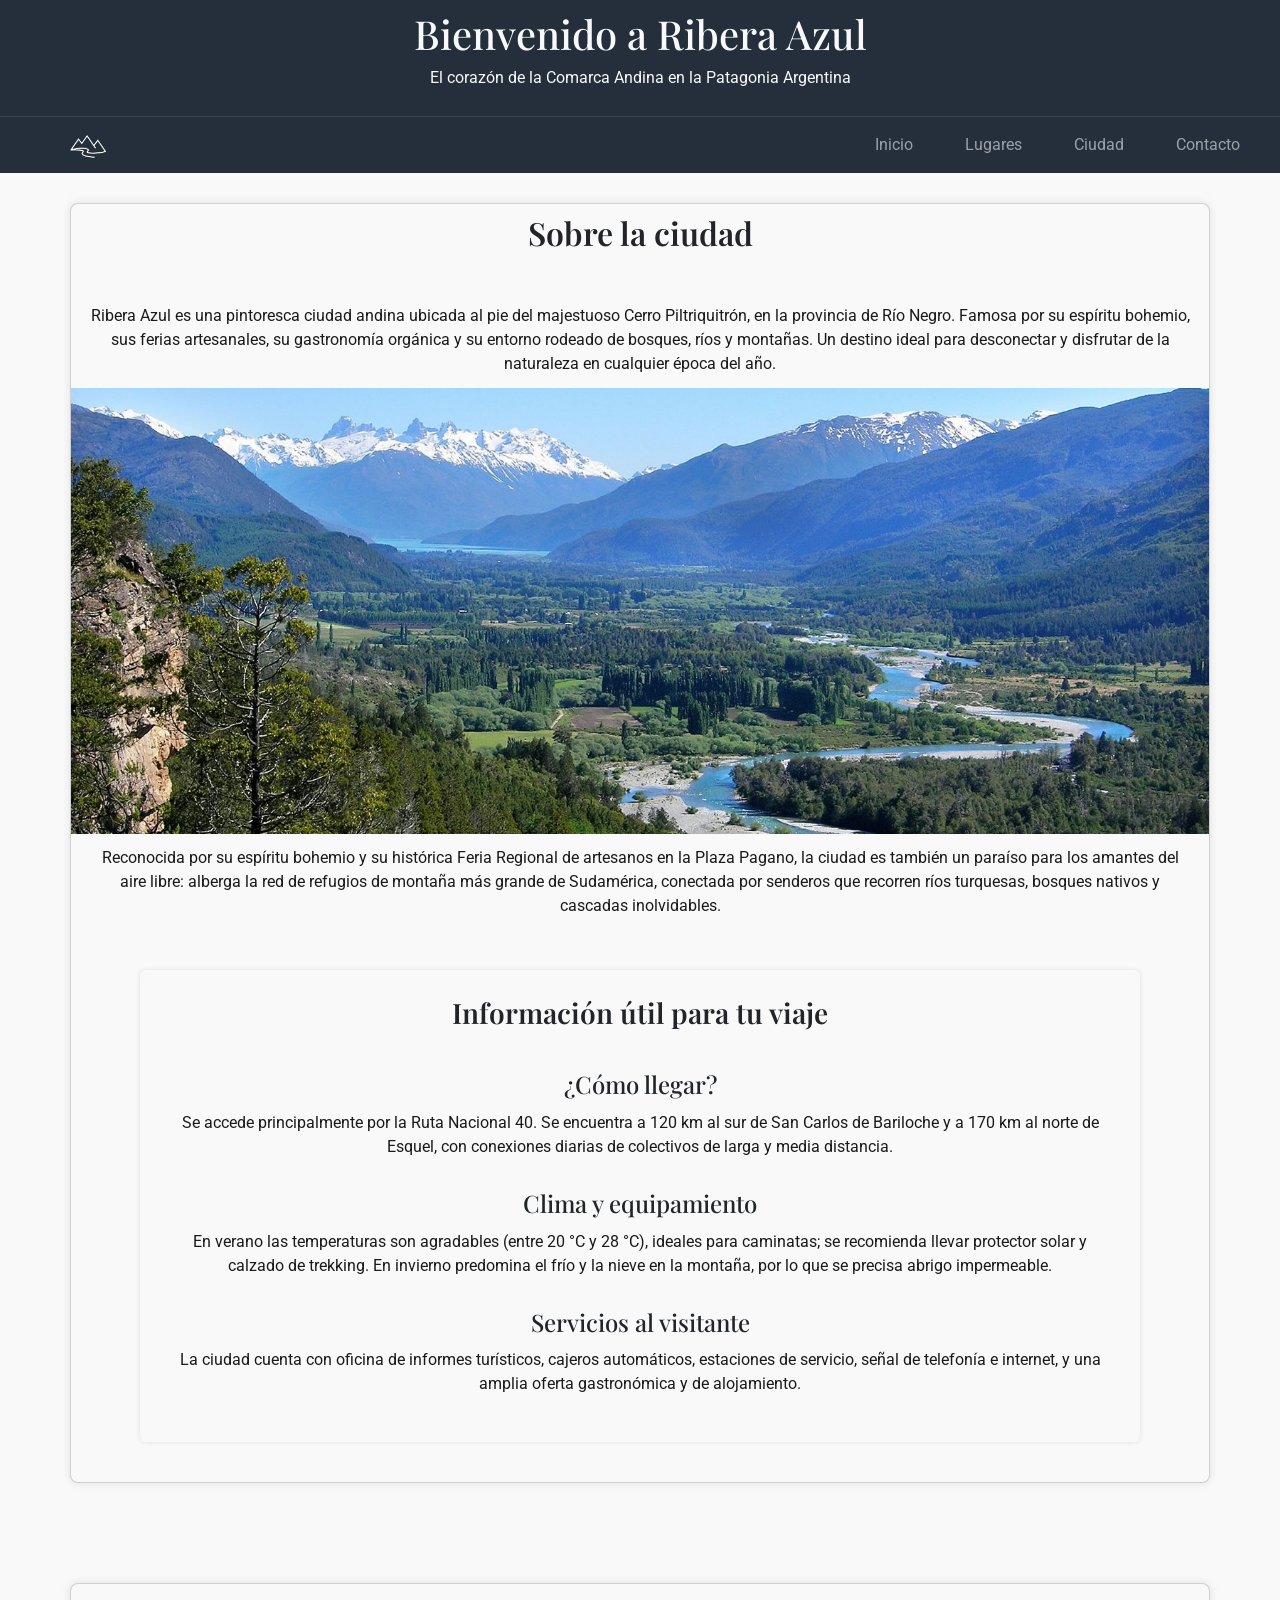
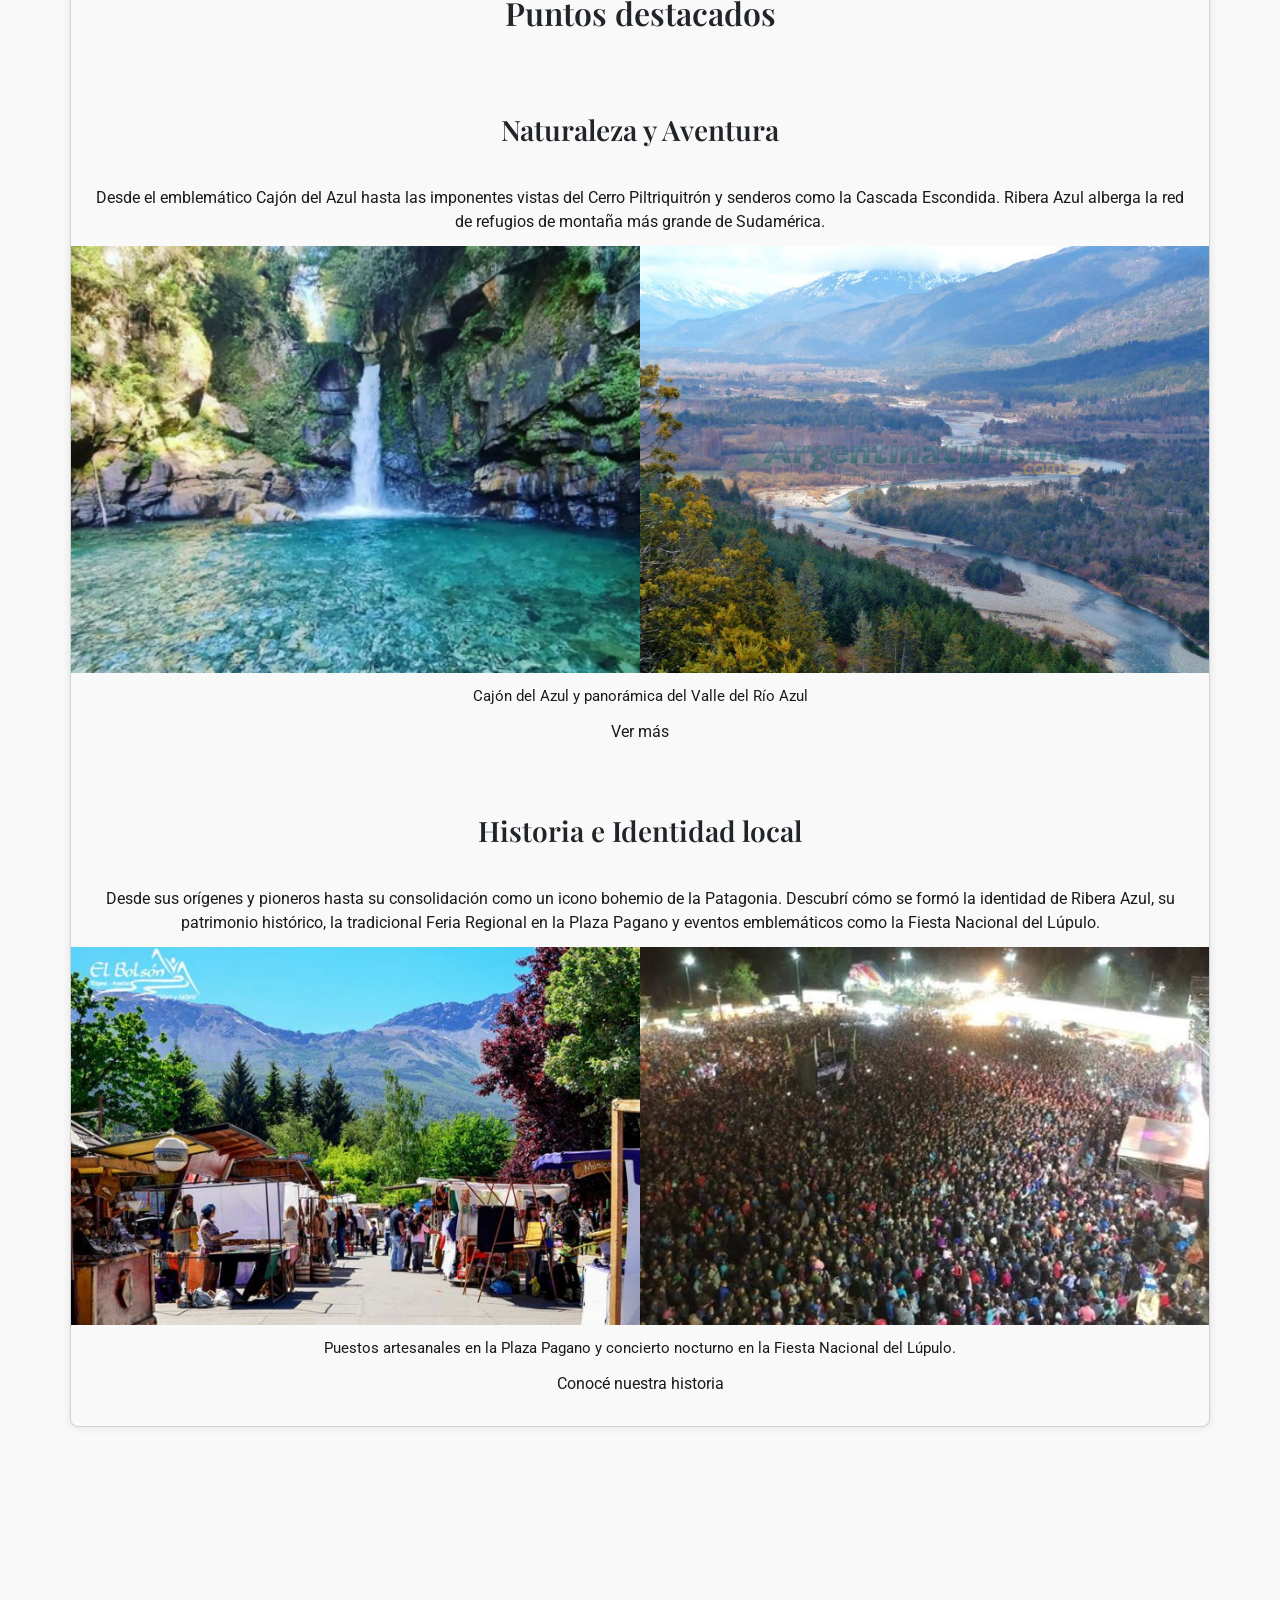
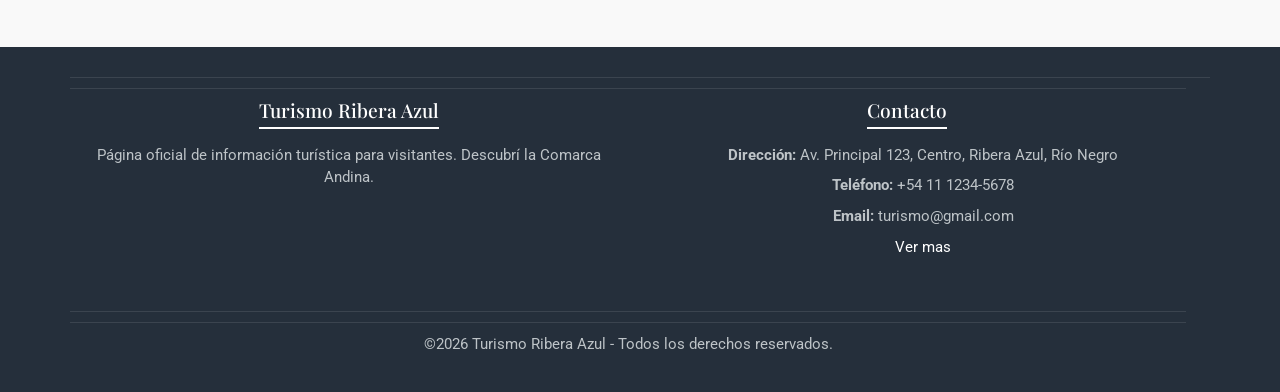
==== commit c9d976c6: "comit 3 foster" ====
--- a/index.html
+++ b/index.html
@@ -166,32 +166,31 @@
     </main>
 
     <footer>
-      <section>
-        <h4>Turismo Ribera Azul</h4>
-        <p>
-          Página oficial de información turística para visitantes. Descubrí la
-          Comarca Andina.
-        </p>
-      </section>
+      <div class="container">
+        <div class="row">
+          <section class="col-12 col-md-6">
+            <h4>Turismo Ribera Azul</h4>
+            <p>Página oficial de información turística para visitantes. Descubrí la Comarca Andina.</p>
+          </section>
 
-      <section>
-        <h4>Contacto</h4>
-        <ul>
-          <li>
-            <strong>Dirección:</strong> Av. Principal 123, Centro, Ribera Azul,
-            Río Negro
-          </li>
-          <li><strong>Teléfono:</strong> +54 11 1234-5678</li>
-          <li><strong>Email:</strong> turismo@gmail.com</li>
-          <li><a href="contacto.html">Ver mas</a></li>
-        </ul>
-      </section>
+          <section class="col-12 col-md-6">
+            <h4>Contacto</h4>
+            <ul>
+              <li><strong>Dirección:</strong> Av. Principal 123, Centro, Ribera Azul, Río Negro</li>
+              <li><strong>Teléfono:</strong> +54 11 1234-5678</li>
+              <li><strong>Email:</strong> turismo@gmail.com</li>
+              <li><a href="contacto.html">Ver mas</a></li>
+            </ul>
+          </section>
+        </div>
 
-      <div>
-        <p>&copy;2026 Turismo Ribera Azul - Todos los derechos reservados.</p>
+        <div class="row mt-3">
+          <div class="col-12 text-center">
+            <p>&copy;2026 Turismo Ribera Azul - Todos los derechos reservados.</p>
+          </div>
+        </div>
       </div>
     </footer>
-
     <!-- JS de Bootstrap -->
     <script src="https://cdn.jsdelivr.net/npm/bootstrap@5.3.3/dist/js/bootstrap.bundle.min.js"></script>
   </body>
--- a/css/style.css
+++ b/css/style.css
@@ -14,6 +14,21 @@
   --fuente-texto: "Roboto", sans-serif;
 }
 
+/* Bootstrap - personalizaciones */
+.btn-primary {
+  background-color: var(--color-bg-dark);
+  border-color: var(--color-bg-dark);
+  color: var(--light-color-text);
+  transition: background-color 0.3s ease, filter 0.3s ease;
+}
+
+.btn-primary:hover {
+  background-color: var(--color-bg-dark);
+  border-color: var(--color-bg-dark);
+  color: var(--light-color-text);
+  filter: brightness(85%);
+}
+
 /* ----------------------
     TEXTO Y TITULO
  ----------------------*/
@@ -55,10 +70,10 @@
   border-top: 1px solid rgba(255, 255, 255, 0.1);
   margin: 10px 0;
   margin-top: 0;
-  position: sticky;
-  top: 0;
+  position: sticky !important;
+  top: 0 !important;
   background-color: var(--color-bg-dark);
-  z-index: 1000;
+  z-index: 1000 !important;
 }
 
 nav ul {
@@ -77,12 +92,12 @@
   font-size: 1.05rem;
   padding: 8px 16px;
   border-radius: 4px;
-  transition: 300ms;
+  transition: 300ms !important;
 }
 
 nav ul li a:hover {
-  background-color: var(--color-bg-light);
-  color: var(--dark--color-text);
+  background-color: var(--color-bg-light) !important;
+  color: var(--dark--color-text) !important;
 }
 
 body,
@@ -518,3 +533,248 @@
 }
 
 
+/*seccion de lugares*/
+
+.seccion-lugares {
+    
+    display: flex;
+    flex-direction: column;
+    text-align: center;
+    justify-content: center;
+    padding: 50px; 
+    max-width: 1100px;
+    margin: 0 auto 20px auto;
+    text-align: center;
+    line-height: 1.5;
+  } 
+  /*espacio entre titulo e información*/
+  h2 {
+    margin-bottom: 30px;
+  }
+  h3 {
+    margin-bottom: 30px;
+  }
+
+   
+  /*espacio entre cada informacion de la página */
+  .p {
+    margin-bottom: 30px;
+  }
+
+  /* tamaño y color del margen de la página */
+
+  .footer {
+    width: 100%;
+    box-sizing: border-box;
+    border: 30px solid #ccc;
+    border-radius: 20px;
+    overflow: hidden;
+    margin-top: 50px;
+    padding: 20px;
+  }
+
+
+  /* Tarjeta principal */
+  .card {
+    width: 18rem;
+    display: flex;
+    flex-direction: column;
+    background-color: #fff;
+    border: 1px solid #dee2e6;
+    border-radius: 8px;
+    box-shadow: 0 2px 5px rgba(0, 0, 0, 0.1);
+  }
+
+  /* Imagen superior */
+  .card-img-top {
+    width: 100%;
+    height: 180px;
+    object-fit: cover;
+    display: block;
+  }
+
+  /* Cuerpo de la tarjeta */
+  .card-body {
+    padding: 16px;
+  }
+
+  /* Título */
+  .card-title {
+    margin-top: 0;
+    margin-bottom: 8px;
+    font-size: 20px;
+    font-weight: 500;
+    color: #212529;
+  }
+
+  /* Texto */
+  .card-text {
+    margin-top: 0;
+    margin-bottom: 16px;
+    font-size: 16px;
+    line-height: 1.5;
+    color: #212529;
+  }
+
+  /* Botón */
+  .btn {
+    display: inline-block;
+    padding: 8px 12px;
+    background-color: #0d6efd;
+    color: white;
+    text-decoration: none;
+    border-radius: 6px;
+    font-size: 16px;
+    border: none;
+  }
+
+  /* Efecto al pasar el mouse */
+  .btn:hover {
+    background-color: #0b5ed7;
+  }
+
+  /* Contenedor de información adicional */
+  .card-detalles {
+    margin-top: 15px;
+  }
+
+  /* Botón Ver más */
+  .card-detalles summary {
+    cursor: pointer;
+    list-style: none;
+    text-align: center;
+  }
+
+  .card-detalles summary::-webkit-details-marker {
+    display: none;
+  }
+
+  /* Información que aparece al abrir */
+  .informacion-completa {
+    margin-top: 10px;
+    padding-top: 20px;
+    border-top: 1px solid #dee2e6;
+  }
+
+  /* Títulos de la información arreglan tamaño y el espacio con el parrafo de abajo */
+  .informacion-completa h3 {
+    font-size: 30px;
+    margin-bottom: 8px;
+  }
+
+  /* Párrafos, arreglan el tamaño y fuente */
+  .informacion-completa p {
+    font-size: 15px;
+    line-height: 1.5;
+    margin-bottom: 12px;
+  }
+
+
+.margen {
+  /* deben ir fuera pq son el margen*/
+  .main {
+    width: 100%;
+    box-sizing: border-box;
+    border: 30px solid #ccc;
+    border-radius: 30px;
+    overflow: hidden;
+  }
+
+  /*  espcio entre el borde de la página y el contenido de la misma */
+  .body {
+    margin: 50px;
+  }
+}
+
+/* Grilla de lugares */
+.contenedor-cards {
+  display: grid;
+  grid-template-columns: repeat(3, 1fr);
+  gap: 20px;
+  align-items: start;
+}
+
+.card {
+  width: 100%;
+  min-width: 0;
+  align-self: start;
+  /* Se quitó overflow: hidden para que .mas-info no quede recortado al expandirse. */
+}
+
+.card-body {
+  display: flex;
+  flex: 1;
+  flex-direction: column;
+  align-items: center;
+}
+
+.card-title {
+  margin: 0 0 8px;
+}
+
+.btn {
+  margin: 12px 0 0;
+  cursor: pointer;
+}
+
+.mas-info {
+  display: none;
+  margin: 16px 0 0;
+  text-align: left;
+}
+
+.mas-info.abierto {
+  display: block;
+}
+
+/* Footer de lugares */
+.footer {
+  width: 100%;
+  box-sizing: border-box;
+  margin: 0;
+  padding: 20px;
+  border: 0;
+  border-radius: 0;
+  overflow: hidden;
+  background-color: #0A2540;
+  color: #fff;
+}
+
+.footer h3,
+.footer h4,
+.footer p,
+.footer ul li,
+.footer ul li a {
+  color: #fff;
+}
+
+.footer section {
+  flex: 1 1 300px;
+  margin-bottom: 20px;
+}
+
+.footer ul {
+  list-style: none;
+}
+
+.footer ul li {
+  margin-bottom: 8px;
+}
+
+.footer div {
+  width: 100%;
+  text-align: center;
+  border-top: 1px solid rgba(255, 255, 255, 0.2);
+  padding-top: 10px;
+  margin-top: 10px;
+}
+
+@media (max-width: 768px) {
+  .contenedor-cards {
+    grid-template-columns: 1fr;
+  }
+
+  .seccion-lugares {
+    padding: 24px;
+  }
+}
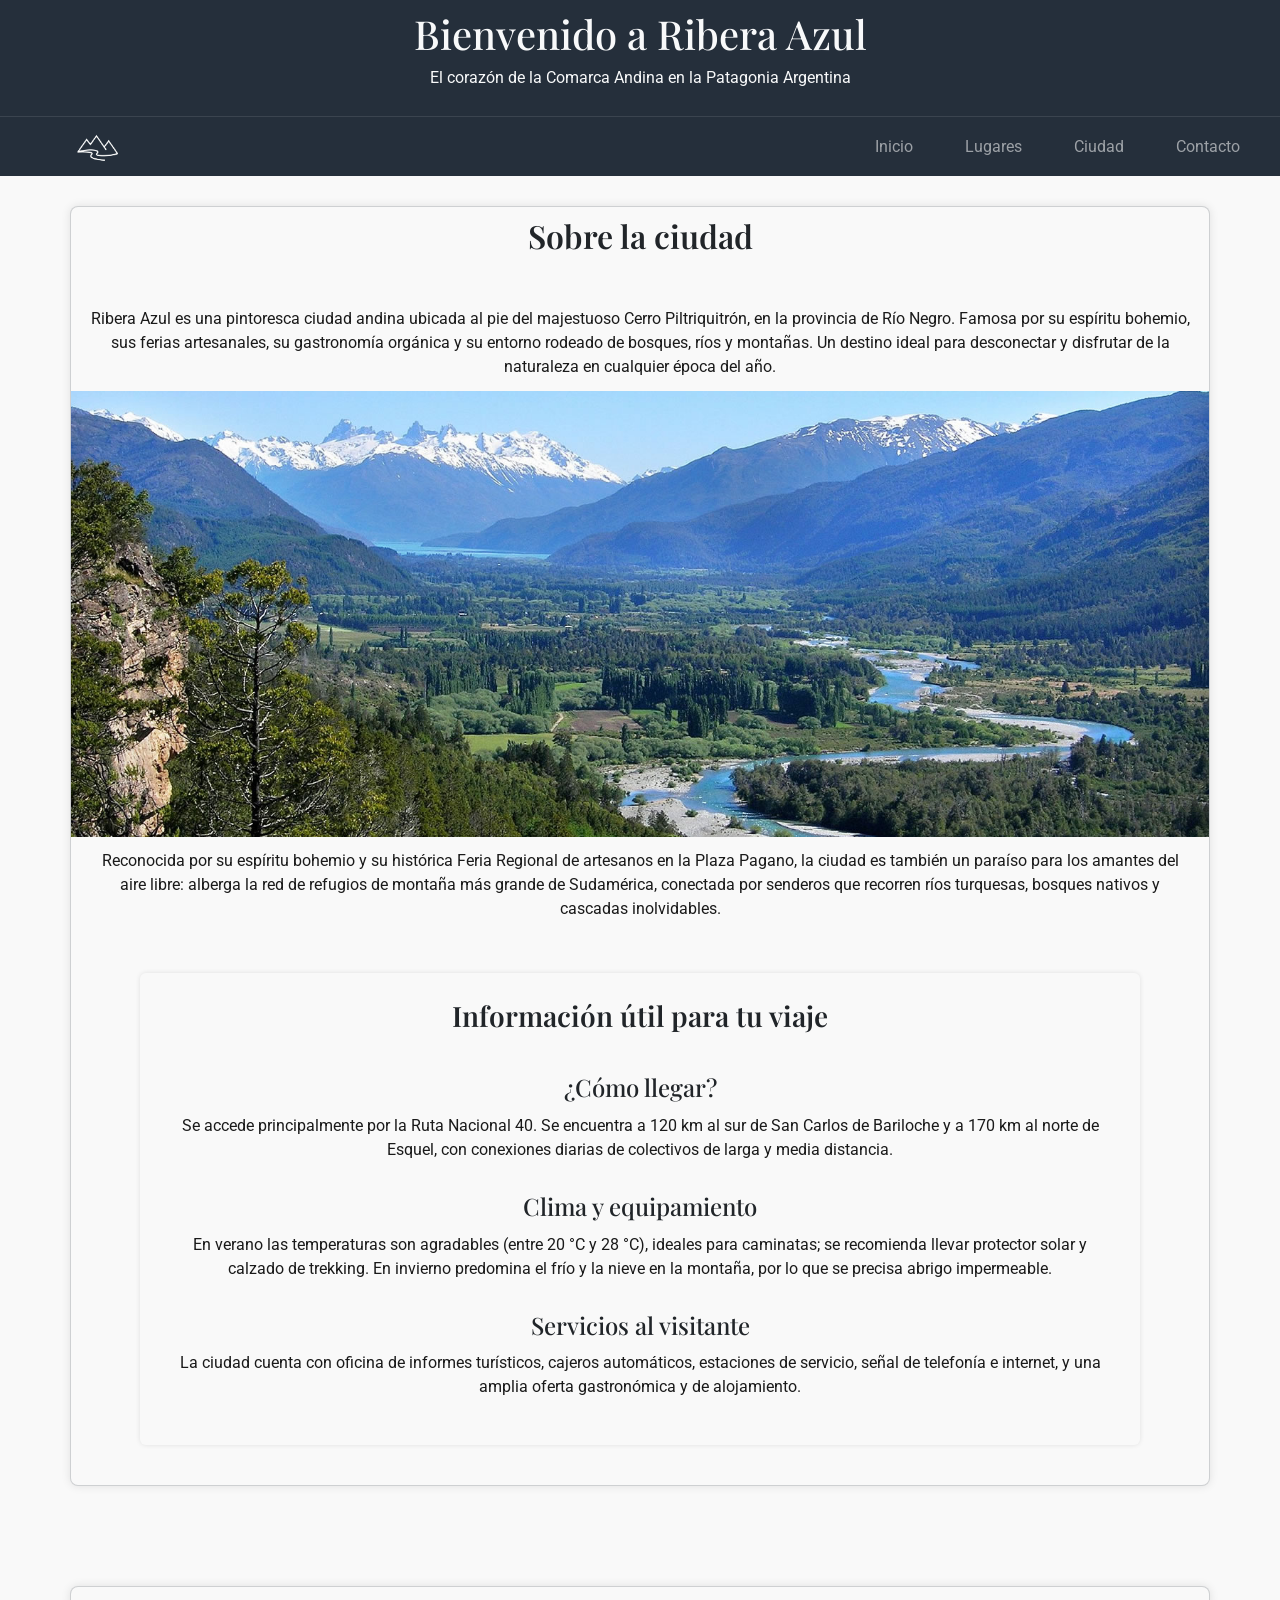
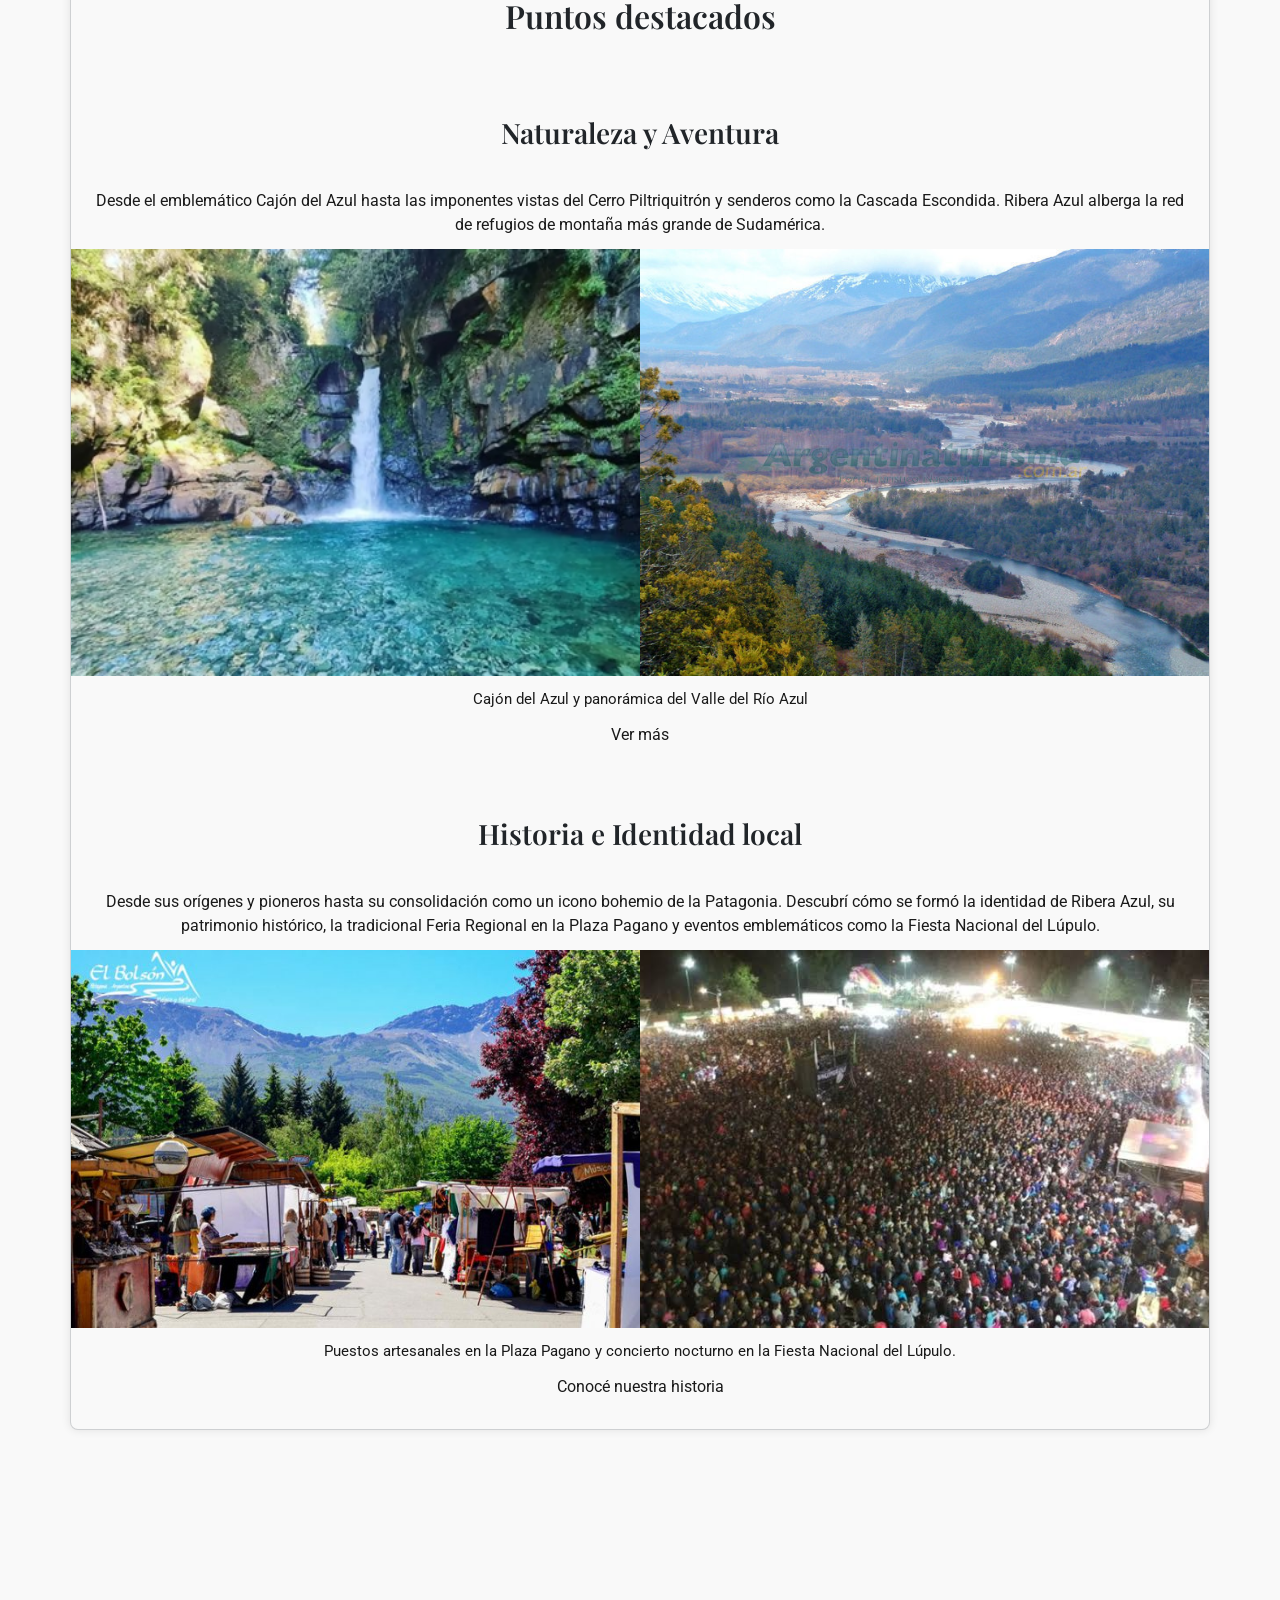
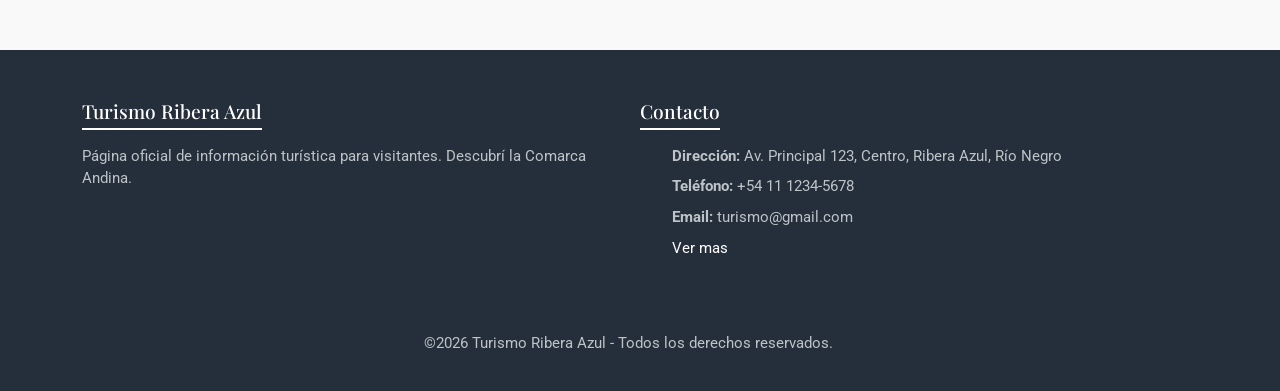
==== commit 7e62701e: "fix(navbar): menu colapsable y tamaño de logo -se arreglo el menu colapsable en las paginas ciudad y" ====
--- a/index.html
+++ b/index.html
@@ -20,7 +20,7 @@
       <div class="container-fluid px-4">
       
         <a class="navbar-brand py-0" href="index.html">
-          <img src="imagenes/logo_ribera_azul.png" alt="Ribera Azul" height="35" class="d-inline-block align-text-top">
+          <img src="imagenes/logo_ribera_azul.png" alt="Ribera Azul" height="40" class="d-inline-block align-text-top">
         </a>
 
         
--- a/css/style.css
+++ b/css/style.css
@@ -161,8 +161,6 @@
 
 footer div {
   width: 100%;
-  text-align: center;
-  border-top: 1px solid rgba(255, 255, 255, 0.1);
   padding-top: 10px;
   margin-top: 10px;
   font-size: 0.85rem;
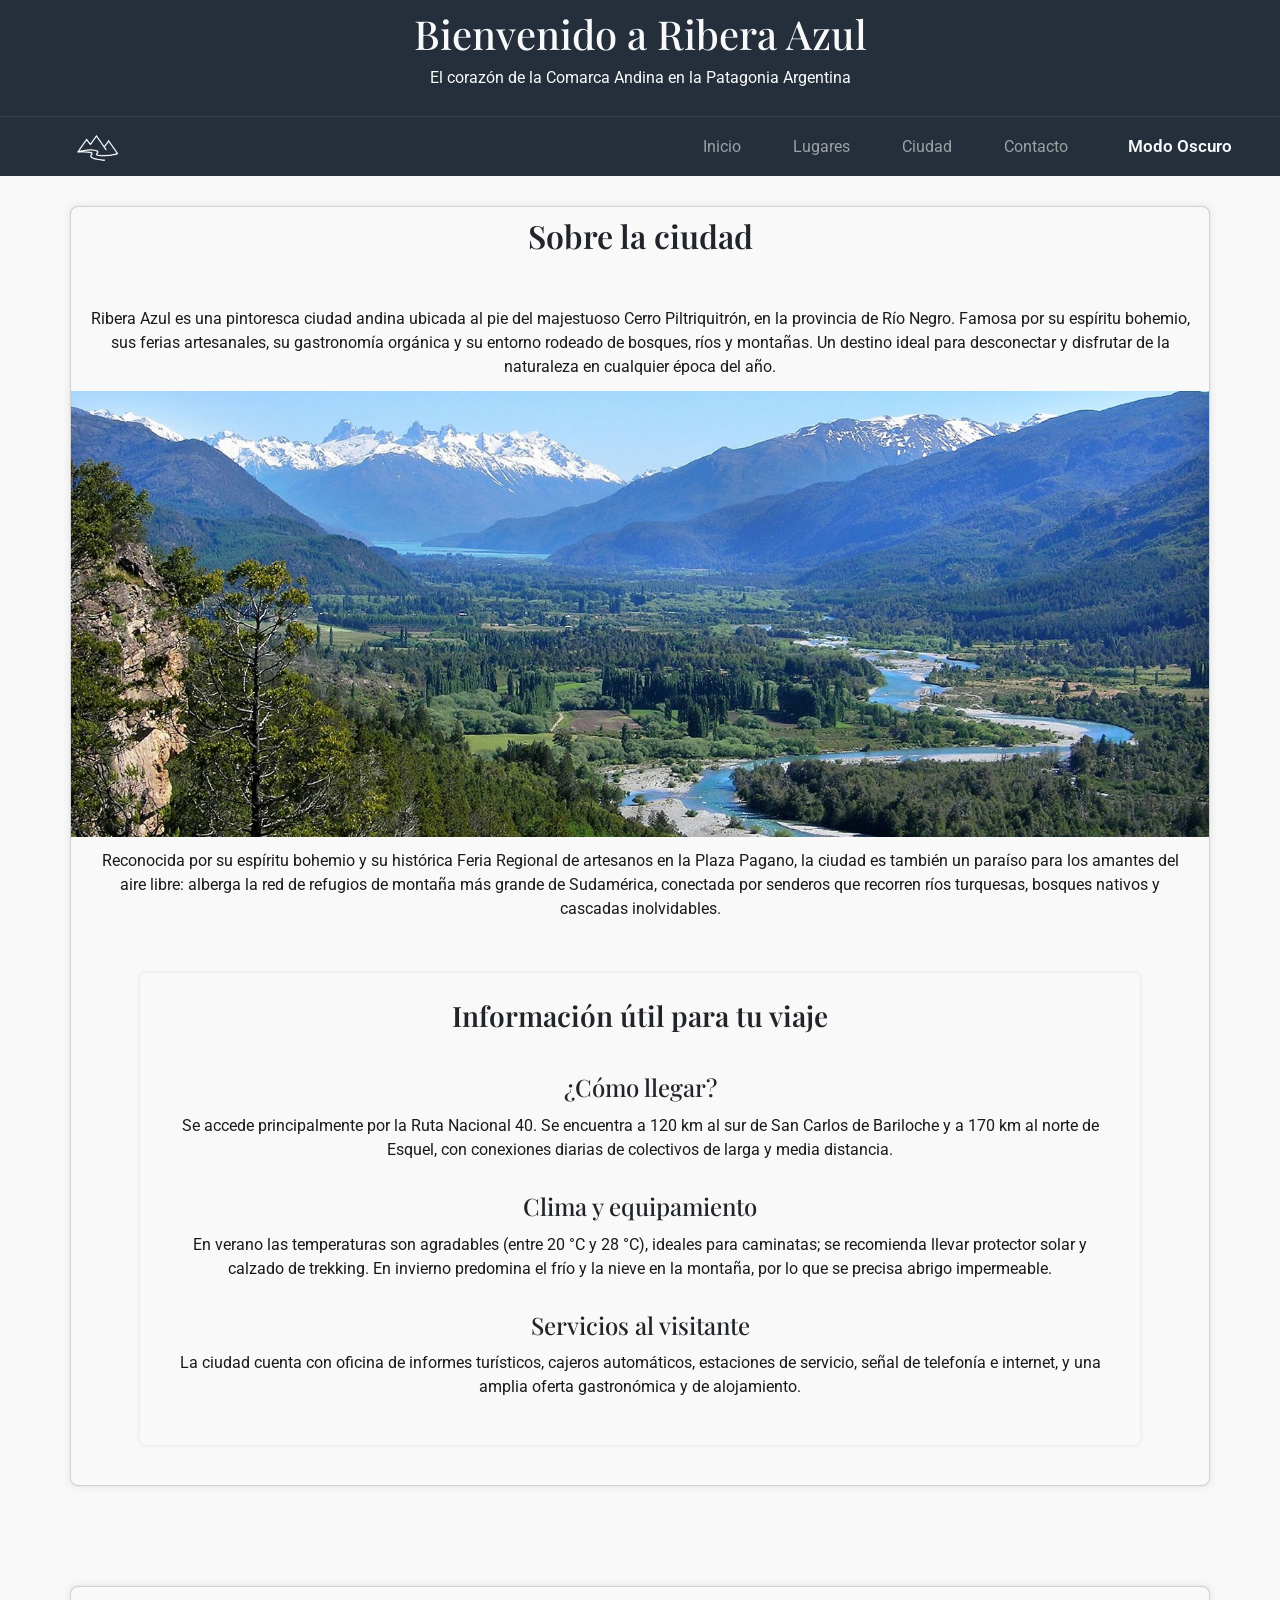
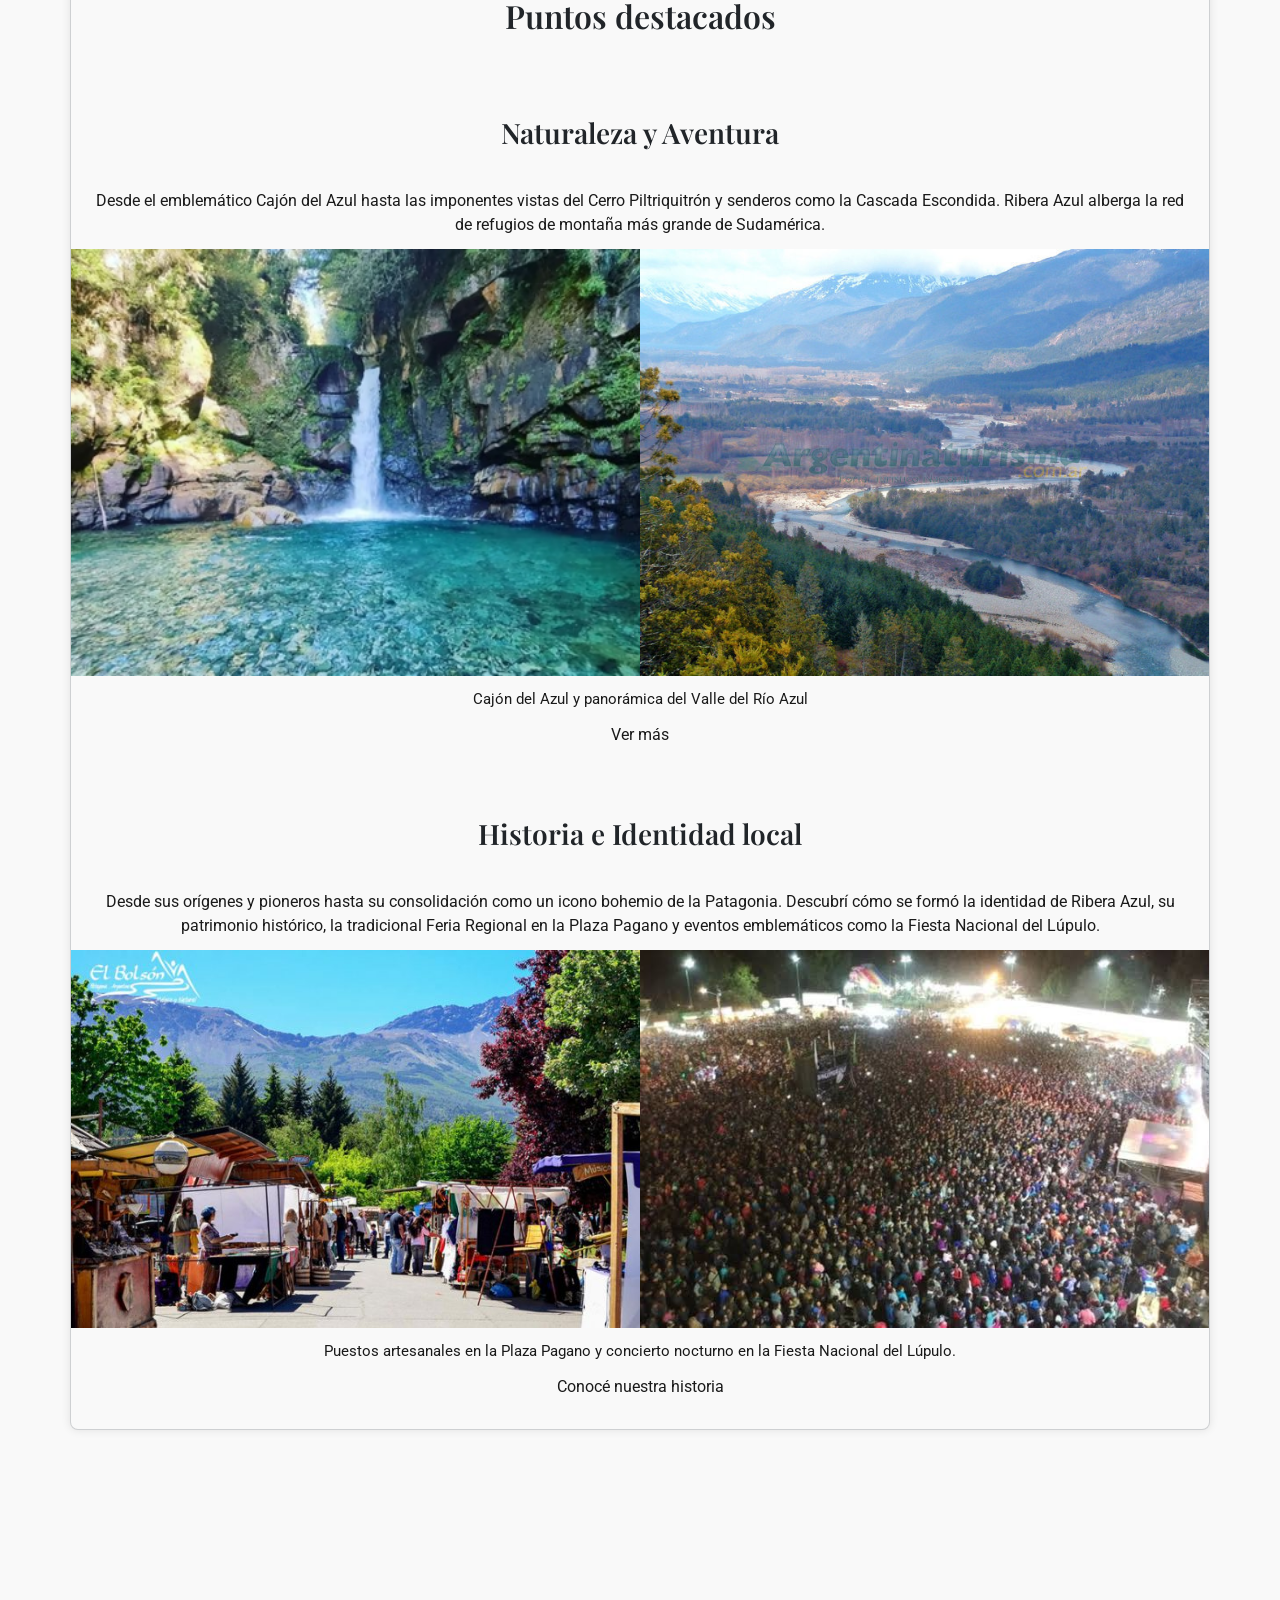
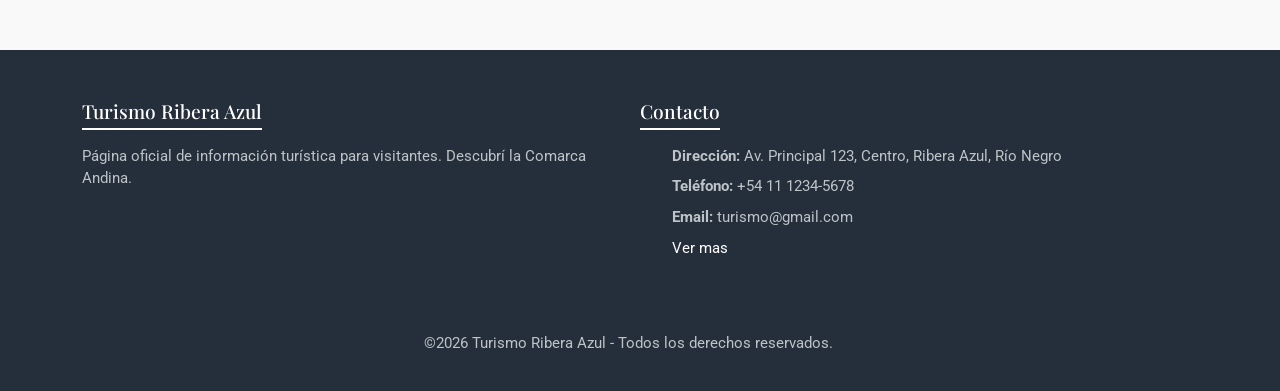
==== commit e32fe85e: "En la barra de navegación se metio el botón del modo oscuro. Se actualizó la estructura de la barra " ====
--- a/index.html
+++ b/index.html
@@ -16,7 +16,7 @@
       <h1>Bienvenido a Ribera Azul</h1>
       <p>El corazón de la Comarca Andina en la Patagonia Argentina</p>
     </header>
-    <nav class="navbar navbar-expand-lg navbar-dark ">
+    <nav class="navbar navbar-expand-lg navbar-dark">
       <div class="container-fluid px-4">
       
         <a class="navbar-brand py-0" href="index.html">
@@ -30,11 +30,13 @@
 
         
         <div class="collapse navbar-collapse justify-content-end" id="navbarNav">
-          <ul class="navbar-nav">
+          <ul class="navbar-nav align-items-lg-center">
             <li class="nav-item px-2"><a class="nav-link" href="index.html">Inicio</a></li>
             <li class="nav-item px-2"><a class="nav-link" href="lugares.html">Lugares</a></li>
             <li class="nav-item px-2"><a class="nav-link" href="ciudad.html">Ciudad</a></li>
             <li class="nav-item px-2"><a class="nav-link" href="contacto.html">Contacto</a></li>
+
+            <li class="nav-item px-2"> <button class="nav-link" id="btn-dark-mode" type="button"> Modo Oscuro </button> </li>
           </ul>
         </div>
 
--- a/css/style.css
+++ b/css/style.css
@@ -105,6 +105,28 @@
   width: 100%;
 }
 
+/* ----------------------
+   BOTÓN MODO OSCURO
+----------------------*/
+
+#btn-dark-mode {
+  background-color: transparent !important;
+  color: var(--light-color-text) !important;
+  text-decoration: none;
+  font-weight: 600;
+  font-size: 1.05rem;
+  padding: 8px 16px;
+  border: none;
+  border-radius: 4px;
+  transition: 300ms;
+  cursor: pointer;
+}
+
+
+#btn-dark-mode:hover {
+  background-color: var(--color-bg-light) !important;
+  color: var(--dark--color-text) !important;
+}
 /* ----------------------
     FOOTER
  ----------------------*/
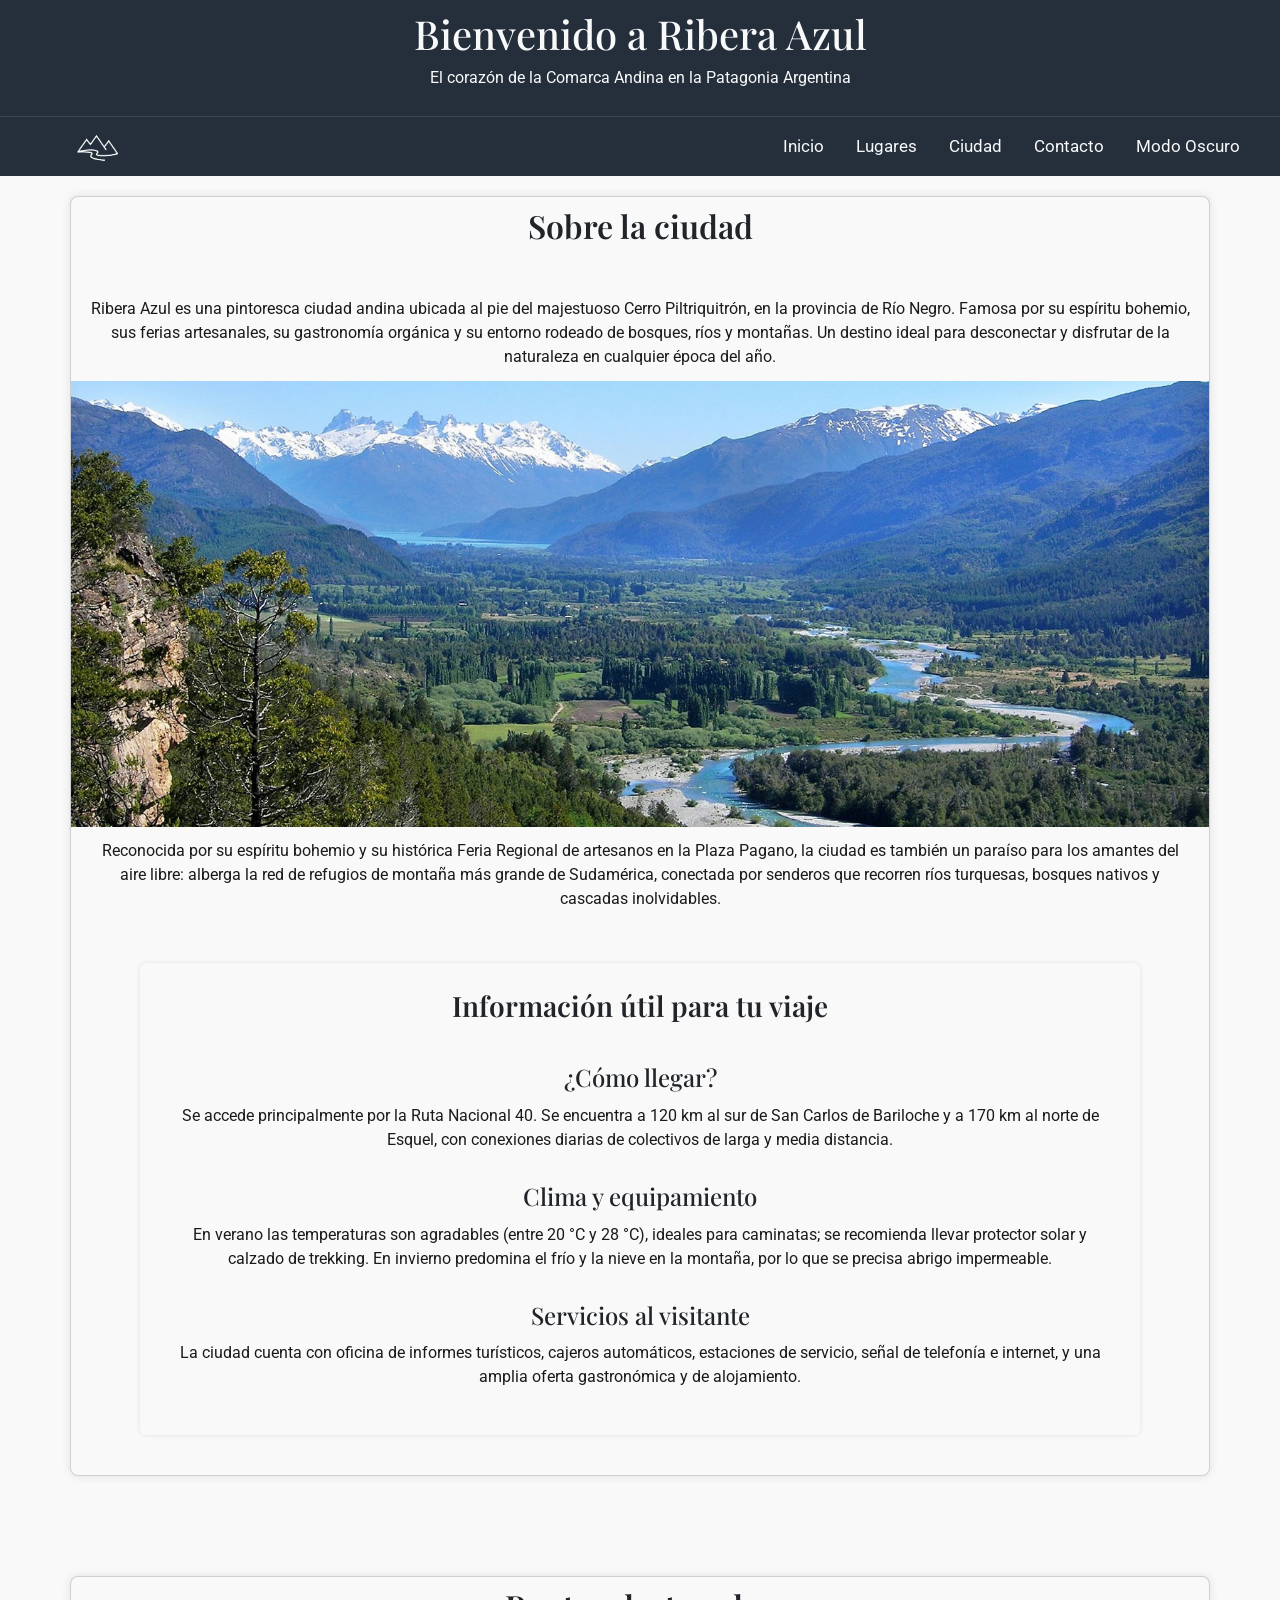
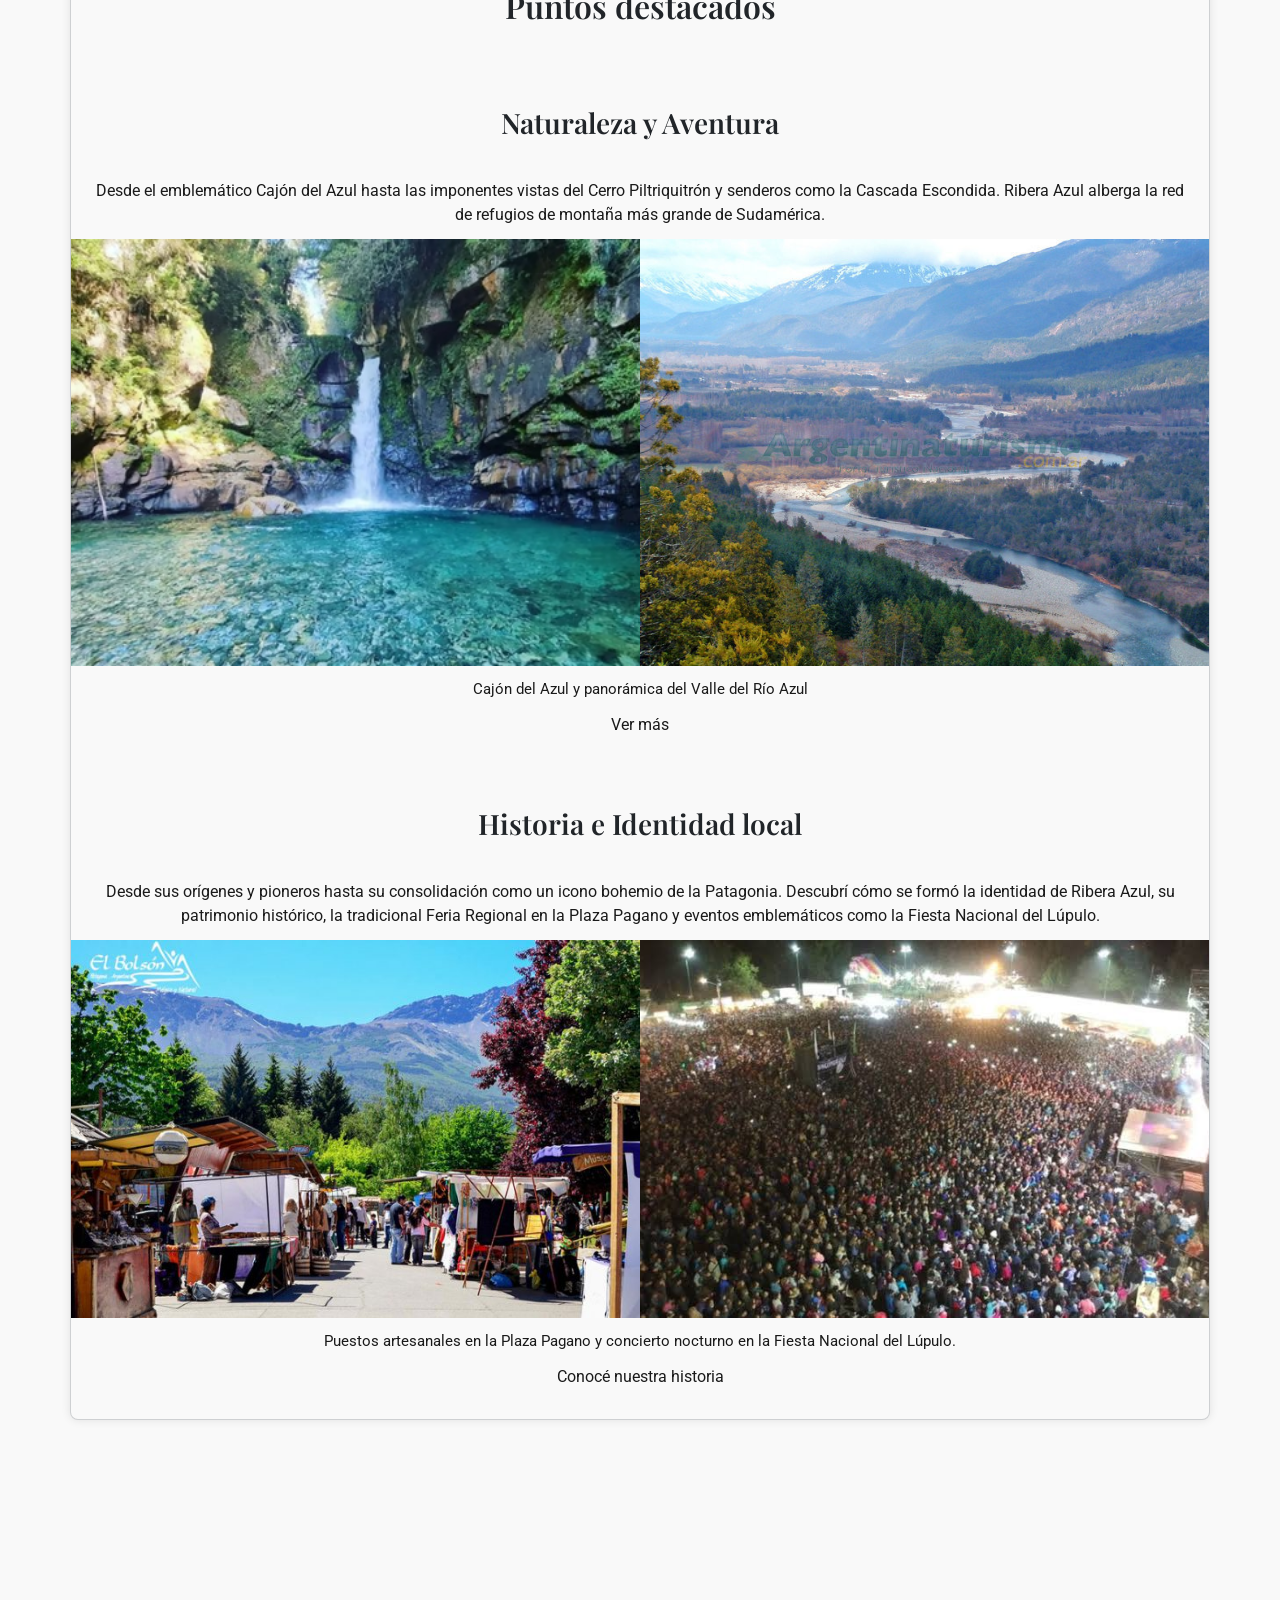
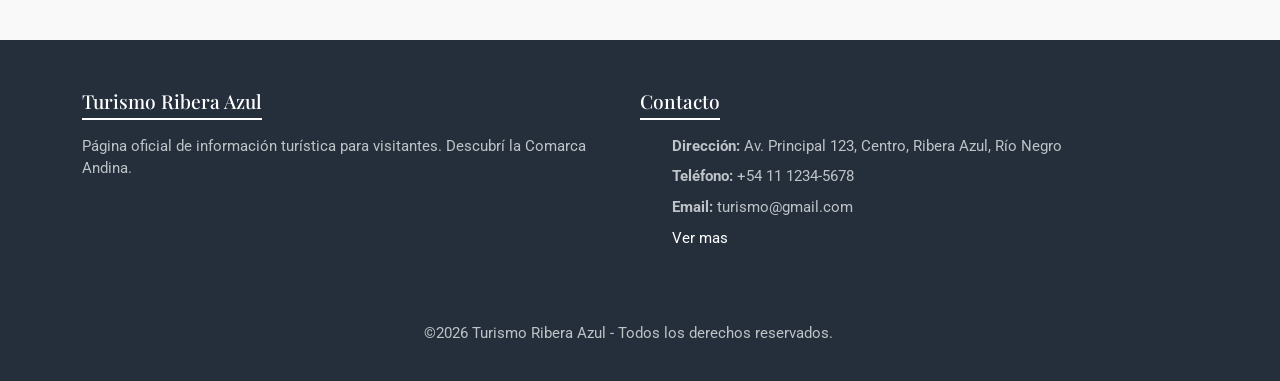
==== commit 70e8097b: "feat: agrego JS del botón de modo oscuro - Agrego un evento al botón #btn-dark-mode con addEventList" ====
--- a/index.html
+++ b/index.html
@@ -195,5 +195,6 @@
     </footer>
     <!-- JS de Bootstrap -->
     <script src="https://cdn.jsdelivr.net/npm/bootstrap@5.3.3/dist/js/bootstrap.bundle.min.js"></script>
+    <script src="js/main.js"></script>
   </body>
 </html>
--- a/css/style.css
+++ b/css/style.css
@@ -14,6 +14,13 @@
   --fuente-texto: "Roboto", sans-serif;
 }
 
+.modo-oscuro{
+  --color-bg-light: #1a1a1a;
+  --dark--color-text: #fafafa;
+  --light-color-text: #1a1a1a;
+  --color-text-muted: #666666;
+}
+
 /* Bootstrap - personalizaciones */
 .btn-primary {
   background-color: var(--color-bg-dark);
@@ -62,42 +69,25 @@
   overflow: visible; 
 }
 
-nav {
-  display: flex;
-  justify-content: center;
-  align-items: center;            
-  padding: 10px 30px;
+.navbar {
   border-top: 1px solid rgba(255, 255, 255, 0.1);
-  margin: 10px 0;
-  margin-top: 0;
-  position: sticky !important;
-  top: 0 !important;
   background-color: var(--color-bg-dark);
-  z-index: 1000 !important;
-}
-
-nav ul {
-  list-style: none;
-  display: flex;
-  justify-content: center;
-  gap: 20px;
-  padding: 0; 
-  margin: 0;
-}
-
-nav ul li a {
+  position: sticky ;
+  top: 0 ;
+  z-index: 1000 ;
+}
+
+
+.nav-link{
   color: var(--light-color-text);
-  text-decoration: none;
-  font-weight: 600;
   font-size: 1.05rem;
-  padding: 8px 16px;
   border-radius: 4px;
-  transition: 300ms !important;
-}
-
-nav ul li a:hover {
-  background-color: var(--color-bg-light) !important;
-  color: var(--dark--color-text) !important;
+  transition: 300ms ;
+}
+
+.nav-link:hover {
+  background-color: var(--color-bg-light) ;
+  color: var(--dark--color-text) ;
 }
 
 body,
@@ -105,28 +95,8 @@
   width: 100%;
 }
 
-/* ----------------------
-   BOTÓN MODO OSCURO
-----------------------*/
-
-#btn-dark-mode {
-  background-color: transparent !important;
-  color: var(--light-color-text) !important;
-  text-decoration: none;
-  font-weight: 600;
-  font-size: 1.05rem;
-  padding: 8px 16px;
-  border: none;
-  border-radius: 4px;
-  transition: 300ms;
-  cursor: pointer;
-}
-
-
-#btn-dark-mode:hover {
-  background-color: var(--color-bg-light) !important;
-  color: var(--dark--color-text) !important;
-}
+
+
 /* ----------------------
     FOOTER
  ----------------------*/
